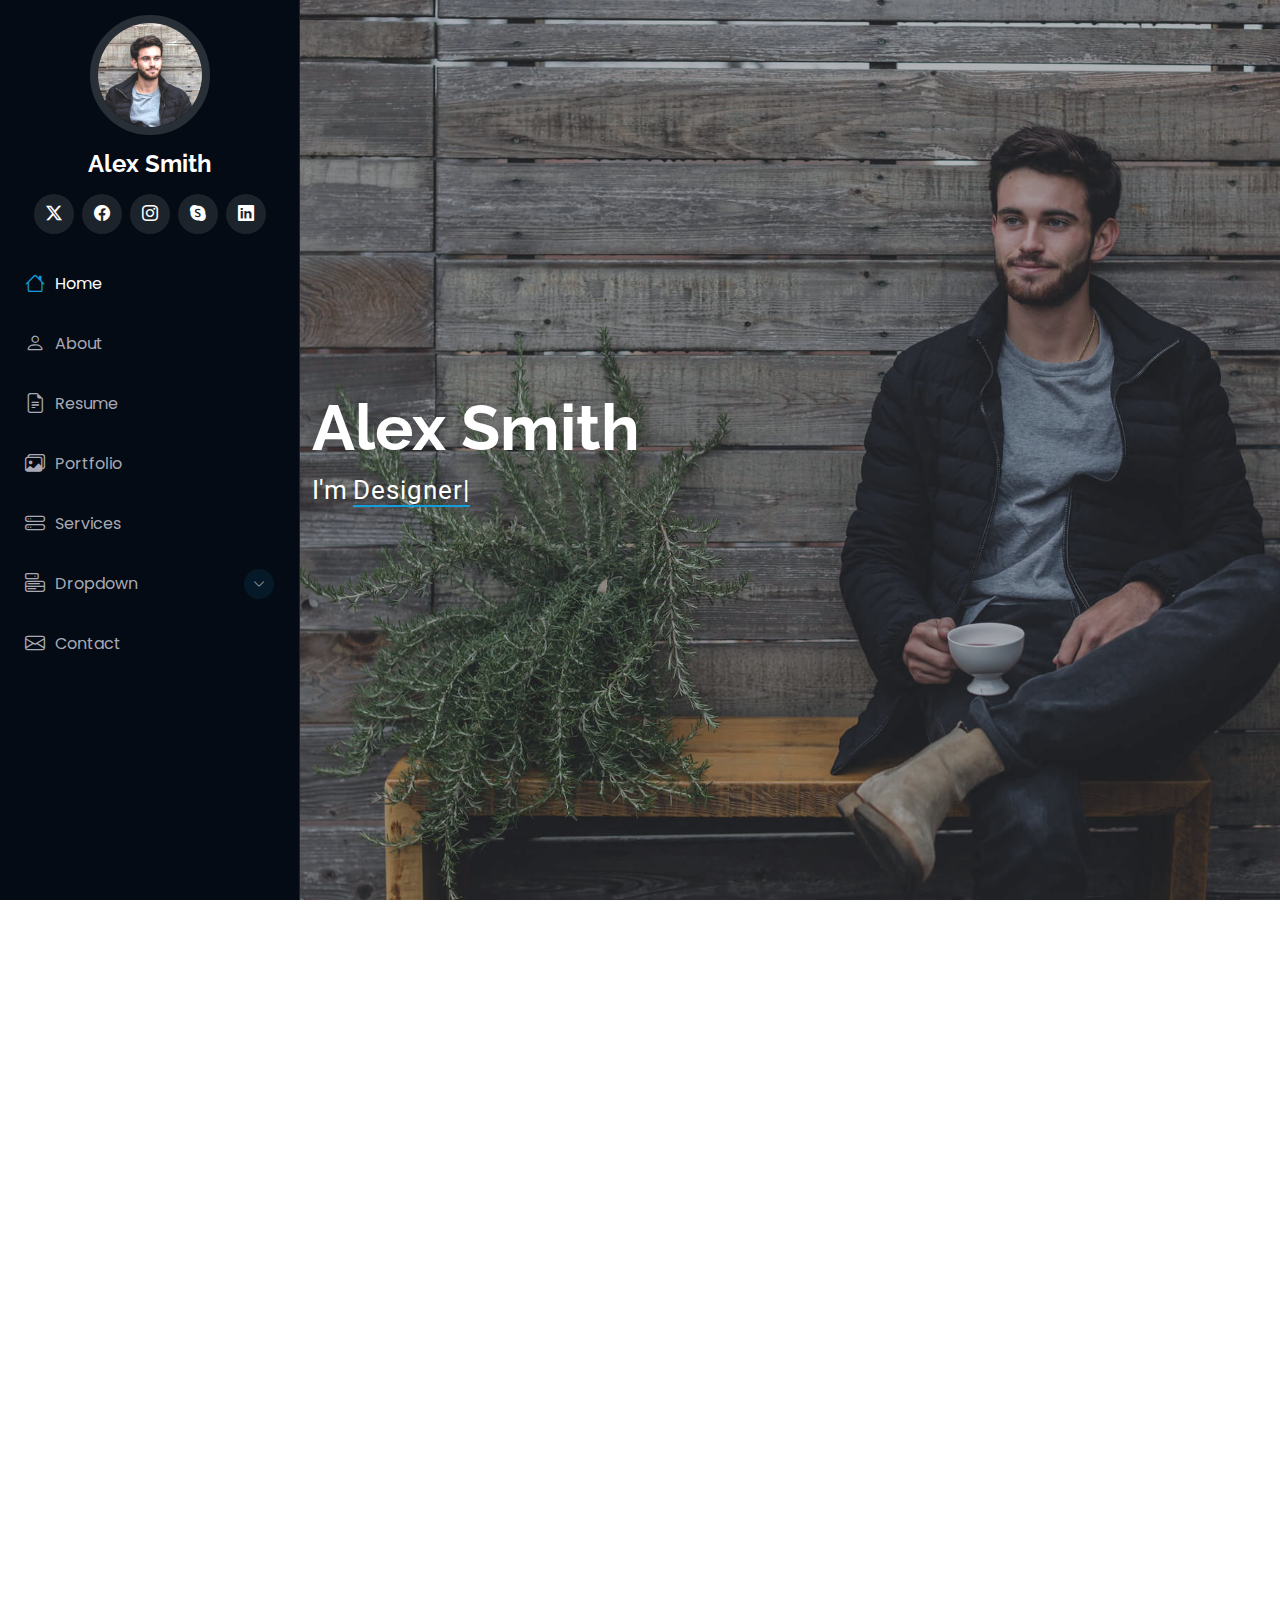
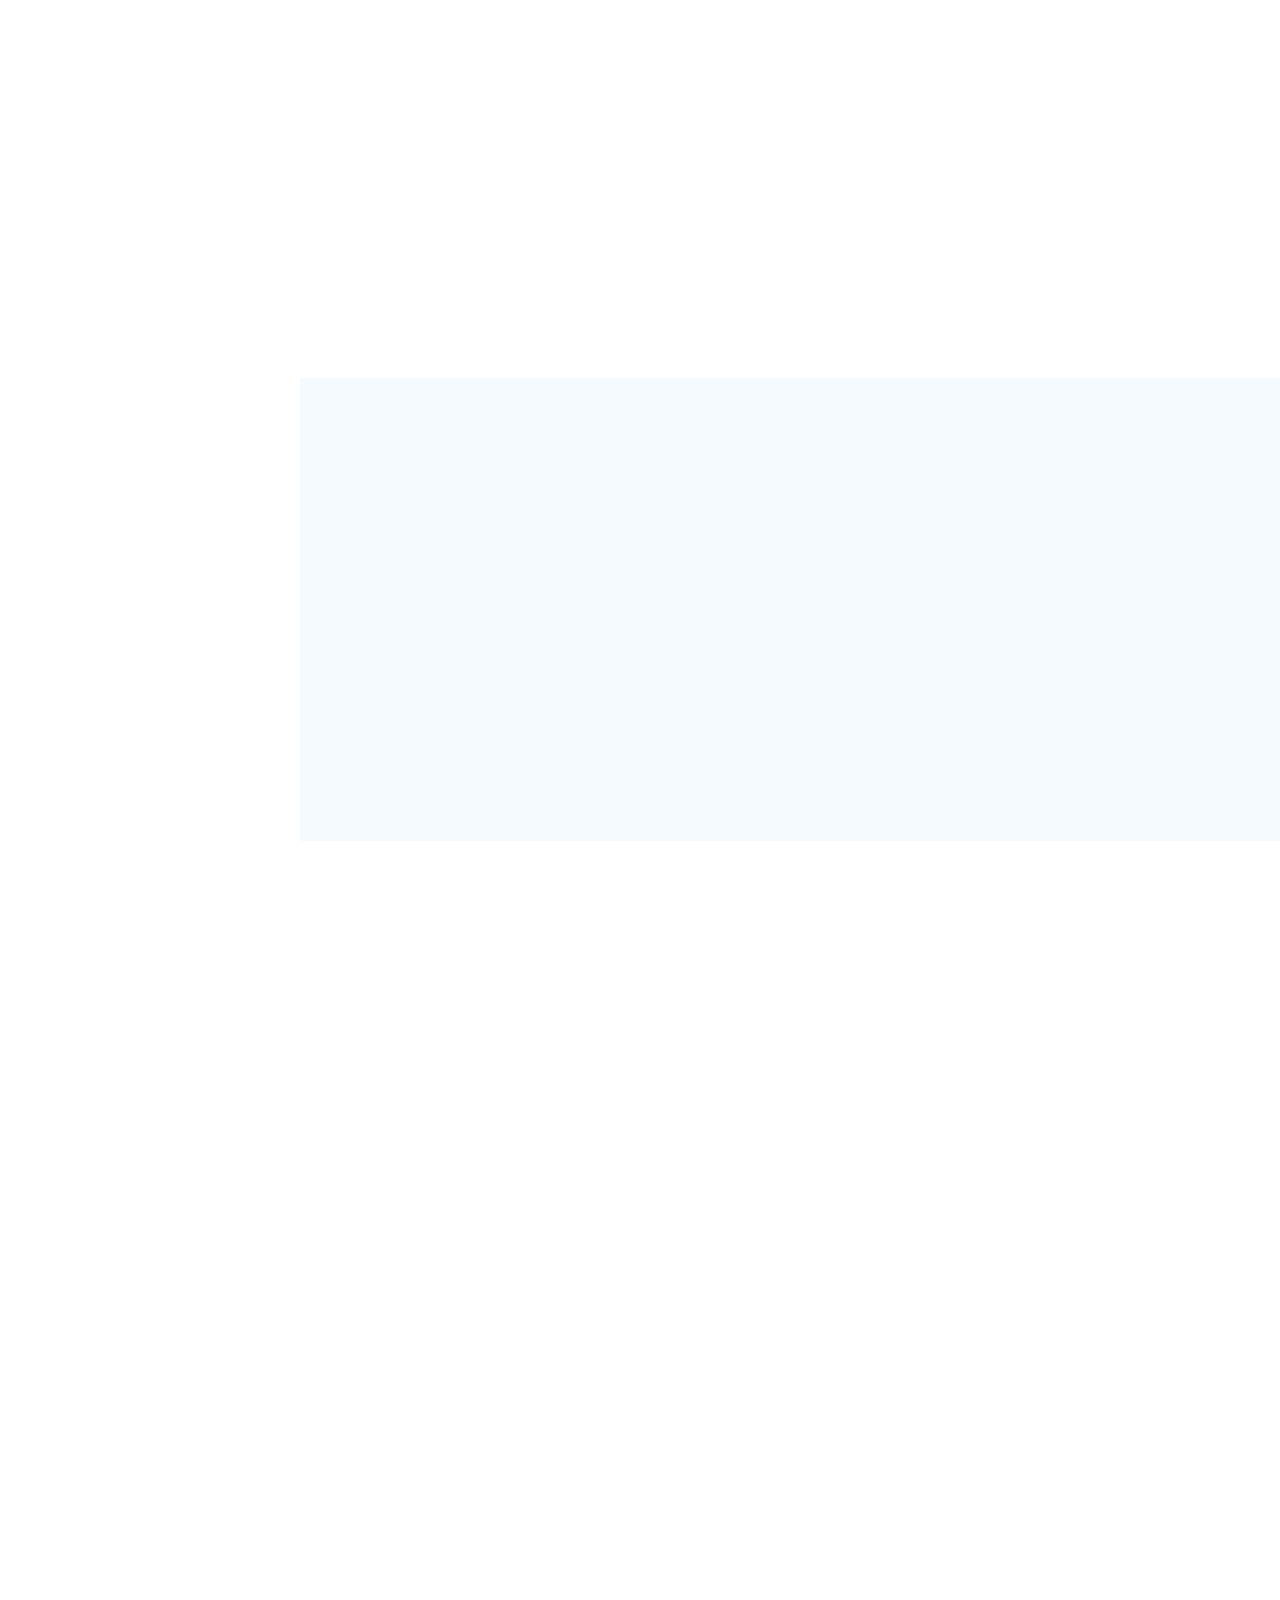
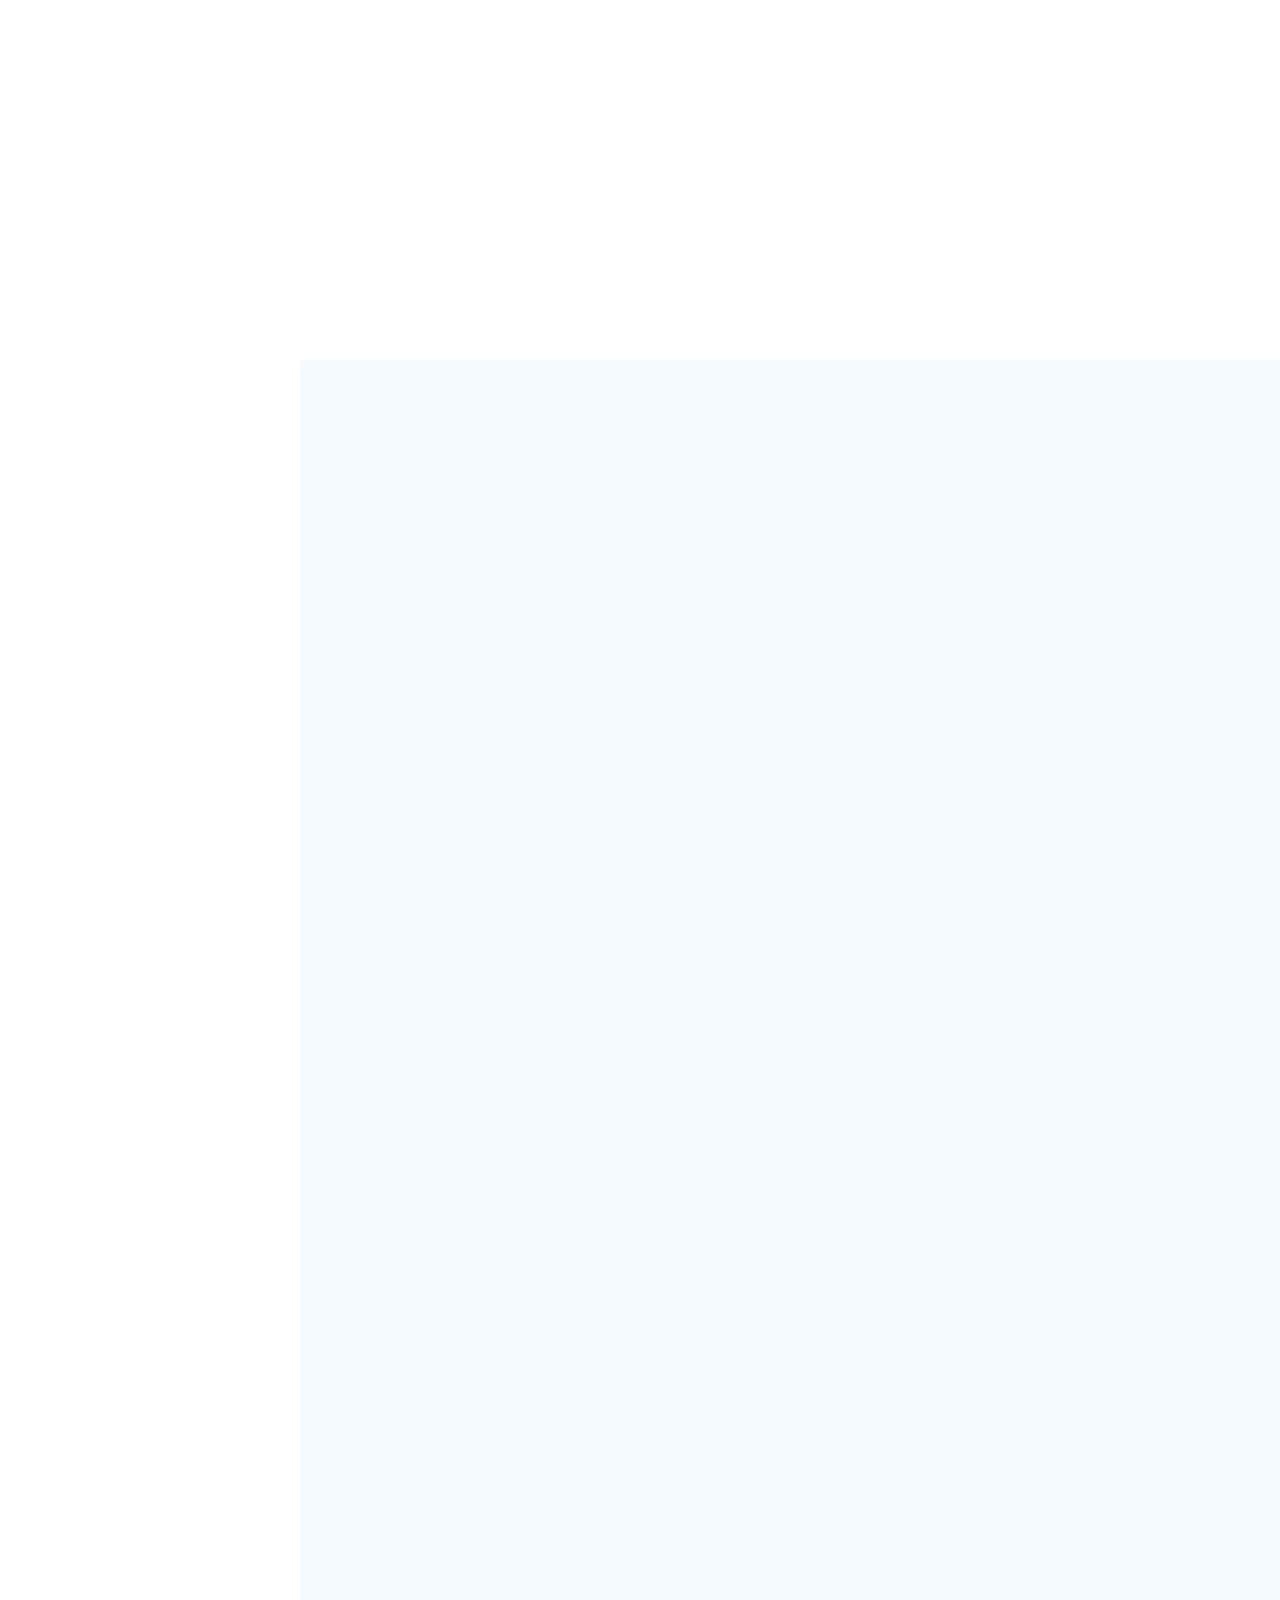
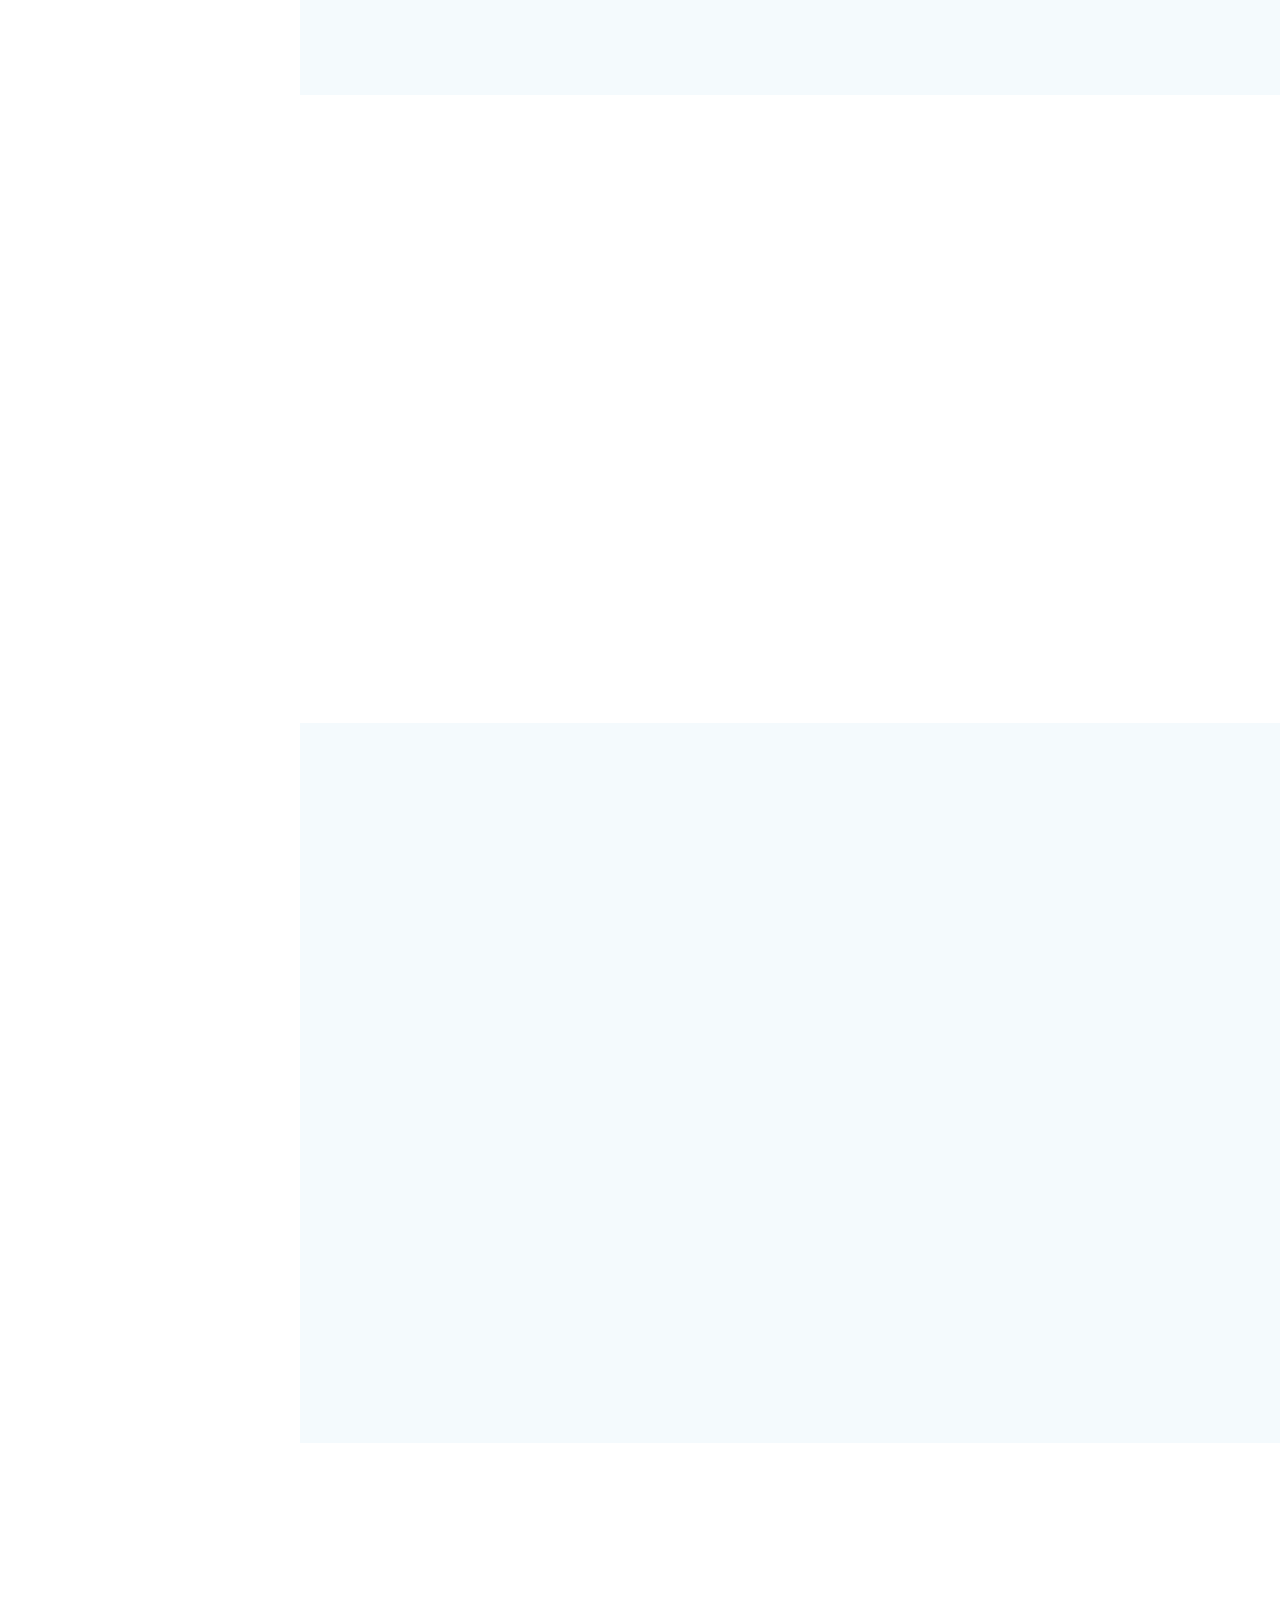
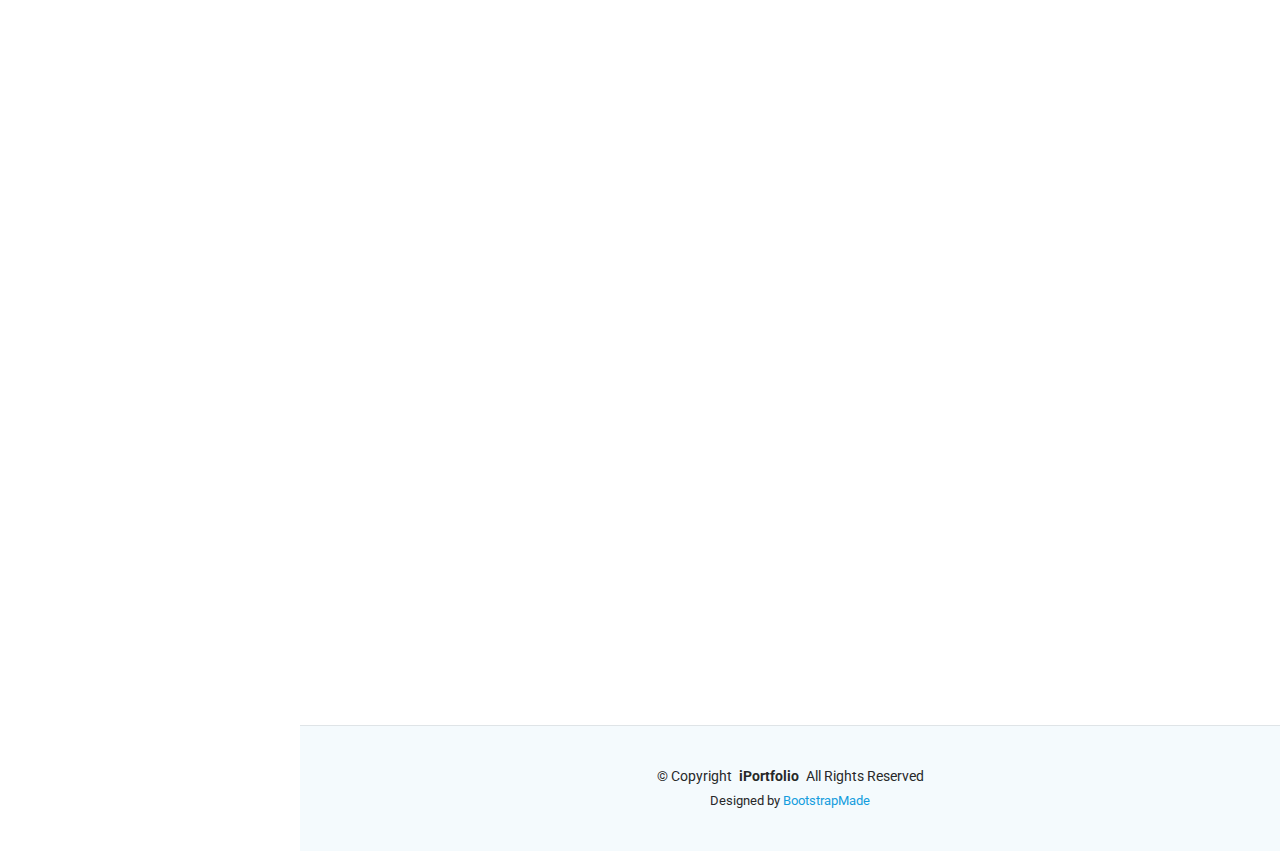
==== index.html @ c9ce21cc "." ====
<!DOCTYPE html>
<html lang="en">

<head>
  <meta charset="utf-8">
  <meta content="width=device-width, initial-scale=1.0" name="viewport">
  <title>Index - iPortfolio Bootstrap Template</title>
  <meta content="" name="description">
  <meta content="" name="keywords">

  <!-- Favicons -->
  <link href="assets/img/favicon.png" rel="icon">
  <link href="assets/img/apple-touch-icon.png" rel="apple-touch-icon">

  <!-- Fonts -->
  <link href="https://fonts.googleapis.com" rel="preconnect">
  <link href="https://fonts.gstatic.com" rel="preconnect" crossorigin>
  <link href="https://fonts.googleapis.com/css2?family=Roboto:ital,wght@0,100;0,300;0,400;0,500;0,700;0,900;1,100;1,300;1,400;1,500;1,700;1,900&family=Poppins:ital,wght@0,100;0,200;0,300;0,400;0,500;0,600;0,700;0,800;0,900;1,100;1,200;1,300;1,400;1,500;1,600;1,700;1,800;1,900&family=Raleway:ital,wght@0,100;0,200;0,300;0,400;0,500;0,600;0,700;0,800;0,900;1,100;1,200;1,300;1,400;1,500;1,600;1,700;1,800;1,900&display=swap" rel="stylesheet">

  <!-- Vendor CSS Files -->
  <link href="assets/vendor/bootstrap/css/bootstrap.min.css" rel="stylesheet">
  <link href="assets/vendor/bootstrap-icons/bootstrap-icons.css" rel="stylesheet">
  <link href="assets/vendor/aos/aos.css" rel="stylesheet">
  <link href="assets/vendor/glightbox/css/glightbox.min.css" rel="stylesheet">
  <link href="assets/vendor/swiper/swiper-bundle.min.css" rel="stylesheet">

  <!-- Main CSS File -->
  <link href="assets/css/main.css" rel="stylesheet">

  <!-- =======================================================
  * Template Name: iPortfolio
  * Template URL: https://bootstrapmade.com/iportfolio-bootstrap-portfolio-websites-template/
  * Updated: Jun 29 2024 with Bootstrap v5.3.3
  * Author: BootstrapMade.com
  * License: https://bootstrapmade.com/license/
  ======================================================== -->
</head>

<body class="index-page">

  <header id="header" class="header dark-background d-flex flex-column">
    <i class="header-toggle d-xl-none bi bi-list"></i>

    <div class="profile-img">
      <img src="assets/img/my-profile-img.jpg" alt="" class="img-fluid rounded-circle">
    </div>

    <a href="index.html" class="logo d-flex align-items-center justify-content-center">
      <!-- Uncomment the line below if you also wish to use an image logo -->
      <!-- <img src="assets/img/logo.png" alt=""> -->
      <h1 class="sitename">Alex Smith</h1>
    </a>

    <div class="social-links text-center">
      <a href="#" class="twitter"><i class="bi bi-twitter-x"></i></a>
      <a href="#" class="facebook"><i class="bi bi-facebook"></i></a>
      <a href="#" class="instagram"><i class="bi bi-instagram"></i></a>
      <a href="#" class="google-plus"><i class="bi bi-skype"></i></a>
      <a href="#" class="linkedin"><i class="bi bi-linkedin"></i></a>
    </div>

    <nav id="navmenu" class="navmenu">
      <ul>
        <li><a href="#hero" class="active"><i class="bi bi-house navicon"></i>Home</a></li>
        <li><a href="#about"><i class="bi bi-person navicon"></i> About</a></li>
        <li><a href="#resume"><i class="bi bi-file-earmark-text navicon"></i> Resume</a></li>
        <li><a href="#portfolio"><i class="bi bi-images navicon"></i> Portfolio</a></li>
        <li><a href="#services"><i class="bi bi-hdd-stack navicon"></i> Services</a></li>
        <li class="dropdown"><a href="#"><i class="bi bi-menu-button navicon"></i> <span>Dropdown</span> <i class="bi bi-chevron-down toggle-dropdown"></i></a>
          <ul>
            <li><a href="#">Dropdown 1</a></li>
            <li class="dropdown"><a href="#"><span>Deep Dropdown</span> <i class="bi bi-chevron-down toggle-dropdown"></i></a>
              <ul>
                <li><a href="#">Deep Dropdown 1</a></li>
                <li><a href="#">Deep Dropdown 2</a></li>
                <li><a href="#">Deep Dropdown 3</a></li>
                <li><a href="#">Deep Dropdown 4</a></li>
                <li><a href="#">Deep Dropdown 5</a></li>
              </ul>
            </li>
            <li><a href="#">Dropdown 2</a></li>
            <li><a href="#">Dropdown 3</a></li>
            <li><a href="#">Dropdown 4</a></li>
          </ul>
        </li>
        <li><a href="#contact"><i class="bi bi-envelope navicon"></i> Contact</a></li>
      </ul>
    </nav>

  </header>

  <main class="main">

    <!-- Hero Section -->
    <section id="hero" class="hero section dark-background">

      <img src="assets/img/hero-bg.jpg" alt="" data-aos="fade-in" class="">

      <div class="container" data-aos="fade-up" data-aos-delay="100">
        <h2>Alex Smith</h2>
        <p>I'm <span class="typed" data-typed-items="Designer, Developer, Freelancer, Photographer">Designer</span><span class="typed-cursor typed-cursor--blink" aria-hidden="true"></span><span class="typed-cursor typed-cursor--blink" aria-hidden="true"></span></p>
      </div>

    </section><!-- /Hero Section -->

    <!-- About Section -->
    <section id="about" class="about section">

      <!-- Section Title -->
      <div class="container section-title" data-aos="fade-up">
        <h2>About</h2>
        <p>Magnam dolores commodi suscipit. Necessitatibus eius consequatur ex aliquid fuga eum quidem. Sit sint consectetur velit. Quisquam quos quisquam cupiditate. Et nemo qui impedit suscipit alias ea. Quia fugiat sit in iste officiis commodi quidem hic quas.</p>
      </div><!-- End Section Title -->

      <div class="container" data-aos="fade-up" data-aos-delay="100">

        <div class="row gy-4 justify-content-center">
          <div class="col-lg-4">
            <img src="assets/img/my-profile-img.jpg" class="img-fluid" alt="">
          </div>
          <div class="col-lg-8 content">
            <h2>UI/UX Designer &amp; Web Developer.</h2>
            <p class="fst-italic py-3">
              Lorem ipsum dolor sit amet, consectetur adipiscing elit, sed do eiusmod tempor incididunt ut labore et dolore
              magna aliqua.
            </p>
            <div class="row">
              <div class="col-lg-6">
                <ul>
                  <li><i class="bi bi-chevron-right"></i> <strong>Birthday:</strong> <span>1 May 1995</span></li>
                  <li><i class="bi bi-chevron-right"></i> <strong>Website:</strong> <span>www.example.com</span></li>
                  <li><i class="bi bi-chevron-right"></i> <strong>Phone:</strong> <span>+123 456 7890</span></li>
                  <li><i class="bi bi-chevron-right"></i> <strong>City:</strong> <span>New York, USA</span></li>
                </ul>
              </div>
              <div class="col-lg-6">
                <ul>
                  <li><i class="bi bi-chevron-right"></i> <strong>Age:</strong> <span>30</span></li>
                  <li><i class="bi bi-chevron-right"></i> <strong>Degree:</strong> <span>Master</span></li>
                  <li><i class="bi bi-chevron-right"></i> <strong>Email:</strong> <span>email@example.com</span></li>
                  <li><i class="bi bi-chevron-right"></i> <strong>Freelance:</strong> <span>Available</span></li>
                </ul>
              </div>
            </div>
            <p class="py-3">
              Officiis eligendi itaque labore et dolorum mollitia officiis optio vero. Quisquam sunt adipisci omnis et ut. Nulla accusantium dolor incidunt officia tempore. Et eius omnis.
              Cupiditate ut dicta maxime officiis quidem quia. Sed et consectetur qui quia repellendus itaque neque.
            </p>
          </div>
        </div>

      </div>

    </section><!-- /About Section -->

    <!-- Stats Section -->
    <section id="stats" class="stats section">

      <div class="container" data-aos="fade-up" data-aos-delay="100">

        <div class="row gy-4">

          <div class="col-lg-3 col-md-6">
            <div class="stats-item">
              <i class="bi bi-emoji-smile"></i>
              <span data-purecounter-start="0" data-purecounter-end="232" data-purecounter-duration="1" class="purecounter"></span>
              <p><strong>Happy Clients</strong> <span>consequuntur quae</span></p>
            </div>
          </div><!-- End Stats Item -->

          <div class="col-lg-3 col-md-6">
            <div class="stats-item">
              <i class="bi bi-journal-richtext"></i>
              <span data-purecounter-start="0" data-purecounter-end="521" data-purecounter-duration="1" class="purecounter"></span>
              <p><strong>Projects</strong> <span>adipisci atque cum quia aut</span></p>
            </div>
          </div><!-- End Stats Item -->

          <div class="col-lg-3 col-md-6">
            <div class="stats-item">
              <i class="bi bi-headset"></i>
              <span data-purecounter-start="0" data-purecounter-end="1453" data-purecounter-duration="1" class="purecounter"></span>
              <p><strong>Hours Of Support</strong> <span>aut commodi quaerat</span></p>
            </div>
          </div><!-- End Stats Item -->

          <div class="col-lg-3 col-md-6">
            <div class="stats-item">
              <i class="bi bi-people"></i>
              <span data-purecounter-start="0" data-purecounter-end="32" data-purecounter-duration="1" class="purecounter"></span>
              <p><strong>Hard Workers</strong> <span>rerum asperiores dolor</span></p>
            </div>
          </div><!-- End Stats Item -->

        </div>

      </div>

    </section><!-- /Stats Section -->

    <!-- Skills Section -->
    <section id="skills" class="skills section light-background">

      <!-- Section Title -->
      <div class="container section-title" data-aos="fade-up">
        <h2>Skills</h2>
        <p>Necessitatibus eius consequatur ex aliquid fuga eum quidem sint consectetur velit</p>
      </div><!-- End Section Title -->

      <div class="container" data-aos="fade-up" data-aos-delay="100">

        <div class="row skills-content skills-animation">

          <div class="col-lg-6">

            <div class="progress">
              <span class="skill"><span>HTML</span> <i class="val">100%</i></span>
              <div class="progress-bar-wrap">
                <div class="progress-bar" role="progressbar" aria-valuenow="100" aria-valuemin="0" aria-valuemax="100"></div>
              </div>
            </div><!-- End Skills Item -->

            <div class="progress">
              <span class="skill"><span>CSS</span> <i class="val">90%</i></span>
              <div class="progress-bar-wrap">
                <div class="progress-bar" role="progressbar" aria-valuenow="90" aria-valuemin="0" aria-valuemax="100"></div>
              </div>
            </div><!-- End Skills Item -->

            <div class="progress">
              <span class="skill"><span>JavaScript</span> <i class="val">75%</i></span>
              <div class="progress-bar-wrap">
                <div class="progress-bar" role="progressbar" aria-valuenow="75" aria-valuemin="0" aria-valuemax="100"></div>
              </div>
            </div><!-- End Skills Item -->

          </div>

          <div class="col-lg-6">

            <div class="progress">
              <span class="skill"><span>PHP</span> <i class="val">80%</i></span>
              <div class="progress-bar-wrap">
                <div class="progress-bar" role="progressbar" aria-valuenow="80" aria-valuemin="0" aria-valuemax="100"></div>
              </div>
            </div><!-- End Skills Item -->

            <div class="progress">
              <span class="skill"><span>WordPress/CMS</span> <i class="val">90%</i></span>
              <div class="progress-bar-wrap">
                <div class="progress-bar" role="progressbar" aria-valuenow="90" aria-valuemin="0" aria-valuemax="100"></div>
              </div>
            </div><!-- End Skills Item -->

            <div class="progress">
              <span class="skill"><span>Photoshop</span> <i class="val">55%</i></span>
              <div class="progress-bar-wrap">
                <div class="progress-bar" role="progressbar" aria-valuenow="55" aria-valuemin="0" aria-valuemax="100"></div>
              </div>
            </div><!-- End Skills Item -->

          </div>

        </div>

      </div>

    </section><!-- /Skills Section -->

    <!-- Resume Section -->
    <section id="resume" class="resume section">

      <!-- Section Title -->
      <div class="container section-title" data-aos="fade-up">
        <h2>Resume</h2>
        <p>Magnam dolores commodi suscipit. Necessitatibus eius consequatur ex aliquid fuga eum quidem. Sit sint consectetur velit. Quisquam quos quisquam cupiditate. Et nemo qui impedit suscipit alias ea. Quia fugiat sit in iste officiis commodi quidem hic quas.</p>
      </div><!-- End Section Title -->

      <div class="container">

        <div class="row">

          <div class="col-lg-6" data-aos="fade-up" data-aos-delay="100">
            <h3 class="resume-title">Sumary</h3>

            <div class="resume-item pb-0">
              <h4>Brandon Johnson</h4>
              <p><em>Innovative and deadline-driven Graphic Designer with 3+ years of experience designing and developing user-centered digital/print marketing material from initial concept to final, polished deliverable.</em></p>
              <ul>
                <li>Portland par 127,Orlando, FL</li>
                <li>(123) 456-7891</li>
                <li>alice.barkley@example.com</li>
              </ul>
            </div><!-- Edn Resume Item -->

            <h3 class="resume-title">Education</h3>
            <div class="resume-item">
              <h4>Master of Fine Arts &amp; Graphic Design</h4>
              <h5>2015 - 2016</h5>
              <p><em>Rochester Institute of Technology, Rochester, NY</em></p>
              <p>Qui deserunt veniam. Et sed aliquam labore tempore sed quisquam iusto autem sit. Ea vero voluptatum qui ut dignissimos deleniti nerada porti sand markend</p>
            </div><!-- Edn Resume Item -->

            <div class="resume-item">
              <h4>Bachelor of Fine Arts &amp; Graphic Design</h4>
              <h5>2010 - 2014</h5>
              <p><em>Rochester Institute of Technology, Rochester, NY</em></p>
              <p>Quia nobis sequi est occaecati aut. Repudiandae et iusto quae reiciendis et quis Eius vel ratione eius unde vitae rerum voluptates asperiores voluptatem Earum molestiae consequatur neque etlon sader mart dila</p>
            </div><!-- Edn Resume Item -->

          </div>

          <div class="col-lg-6" data-aos="fade-up" data-aos-delay="200">
            <h3 class="resume-title">Professional Experience</h3>
            <div class="resume-item">
              <h4>Senior graphic design specialist</h4>
              <h5>2019 - Present</h5>
              <p><em>Experion, New York, NY </em></p>
              <ul>
                <li>Lead in the design, development, and implementation of the graphic, layout, and production communication materials</li>
                <li>Delegate tasks to the 7 members of the design team and provide counsel on all aspects of the project. </li>
                <li>Supervise the assessment of all graphic materials in order to ensure quality and accuracy of the design</li>
                <li>Oversee the efficient use of production project budgets ranging from $2,000 - $25,000</li>
              </ul>
            </div><!-- Edn Resume Item -->

            <div class="resume-item">
              <h4>Graphic design specialist</h4>
              <h5>2017 - 2018</h5>
              <p><em>Stepping Stone Advertising, New York, NY</em></p>
              <ul>
                <li>Developed numerous marketing programs (logos, brochures,infographics, presentations, and advertisements).</li>
                <li>Managed up to 5 projects or tasks at a given time while under pressure</li>
                <li>Recommended and consulted with clients on the most appropriate graphic design</li>
                <li>Created 4+ design presentations and proposals a month for clients and account managers</li>
              </ul>
            </div><!-- Edn Resume Item -->

          </div>

        </div>

      </div>

    </section><!-- /Resume Section -->

    <!-- Portfolio Section -->
    <section id="portfolio" class="portfolio section light-background">

      <!-- Section Title -->
      <div class="container section-title" data-aos="fade-up">
        <h2>Portfolio</h2>
        <p>Magnam dolores commodi suscipit. Necessitatibus eius consequatur ex aliquid fuga eum quidem. Sit sint consectetur velit. Quisquam quos quisquam cupiditate. Et nemo qui impedit suscipit alias ea. Quia fugiat sit in iste officiis commodi quidem hic quas.</p>
      </div><!-- End Section Title -->

      <div class="container">

        <div class="isotope-layout" data-default-filter="*" data-layout="masonry" data-sort="original-order">

          <ul class="portfolio-filters isotope-filters" data-aos="fade-up" data-aos-delay="100">
            <li data-filter="*" class="filter-active">All</li>
            <li data-filter=".filter-app">App</li>
            <li data-filter=".filter-product">Product</li>
            <li data-filter=".filter-branding">Branding</li>
            <li data-filter=".filter-books">Books</li>
          </ul><!-- End Portfolio Filters -->

          <div class="row gy-4 isotope-container" data-aos="fade-up" data-aos-delay="200">

            <div class="col-lg-4 col-md-6 portfolio-item isotope-item filter-app">
              <div class="portfolio-content h-100">
                <img src="assets/img/portfolio/app-1.jpg" class="img-fluid" alt="">
                <div class="portfolio-info">
                  <h4>App 1</h4>
                  <p>Lorem ipsum, dolor sit amet consectetur</p>
                  <a href="assets/img/portfolio/app-1.jpg" title="App 1" data-gallery="portfolio-gallery-app" class="glightbox preview-link"><i class="bi bi-zoom-in"></i></a>
                  <a href="portfolio-details.html" title="More Details" class="details-link"><i class="bi bi-link-45deg"></i></a>
                </div>
              </div>
            </div><!-- End Portfolio Item -->

            <div class="col-lg-4 col-md-6 portfolio-item isotope-item filter-product">
              <div class="portfolio-content h-100">
                <img src="assets/img/portfolio/product-1.jpg" class="img-fluid" alt="">
                <div class="portfolio-info">
                  <h4>Product 1</h4>
                  <p>Lorem ipsum, dolor sit amet consectetur</p>
                  <a href="assets/img/portfolio/product-1.jpg" title="Product 1" data-gallery="portfolio-gallery-product" class="glightbox preview-link"><i class="bi bi-zoom-in"></i></a>
                  <a href="portfolio-details.html" title="More Details" class="details-link"><i class="bi bi-link-45deg"></i></a>
                </div>
              </div>
            </div><!-- End Portfolio Item -->

            <div class="col-lg-4 col-md-6 portfolio-item isotope-item filter-branding">
              <div class="portfolio-content h-100">
                <img src="assets/img/portfolio/branding-1.jpg" class="img-fluid" alt="">
                <div class="portfolio-info">
                  <h4>Branding 1</h4>
                  <p>Lorem ipsum, dolor sit amet consectetur</p>
                  <a href="assets/img/portfolio/branding-1.jpg" title="Branding 1" data-gallery="portfolio-gallery-branding" class="glightbox preview-link"><i class="bi bi-zoom-in"></i></a>
                  <a href="portfolio-details.html" title="More Details" class="details-link"><i class="bi bi-link-45deg"></i></a>
                </div>
              </div>
            </div><!-- End Portfolio Item -->

            <div class="col-lg-4 col-md-6 portfolio-item isotope-item filter-books">
              <div class="portfolio-content h-100">
                <img src="assets/img/portfolio/books-1.jpg" class="img-fluid" alt="">
                <div class="portfolio-info">
                  <h4>Books 1</h4>
                  <p>Lorem ipsum, dolor sit amet consectetur</p>
                  <a href="assets/img/portfolio/books-1.jpg" title="Branding 1" data-gallery="portfolio-gallery-book" class="glightbox preview-link"><i class="bi bi-zoom-in"></i></a>
                  <a href="portfolio-details.html" title="More Details" class="details-link"><i class="bi bi-link-45deg"></i></a>
                </div>
              </div>
            </div><!-- End Portfolio Item -->

            <div class="col-lg-4 col-md-6 portfolio-item isotope-item filter-app">
              <div class="portfolio-content h-100">
                <img src="assets/img/portfolio/app-2.jpg" class="img-fluid" alt="">
                <div class="portfolio-info">
                  <h4>App 2</h4>
                  <p>Lorem ipsum, dolor sit amet consectetur</p>
                  <a href="assets/img/portfolio/app-2.jpg" title="App 2" data-gallery="portfolio-gallery-app" class="glightbox preview-link"><i class="bi bi-zoom-in"></i></a>
                  <a href="portfolio-details.html" title="More Details" class="details-link"><i class="bi bi-link-45deg"></i></a>
                </div>
              </div>
            </div><!-- End Portfolio Item -->

            <div class="col-lg-4 col-md-6 portfolio-item isotope-item filter-product">
              <div class="portfolio-content h-100">
                <img src="assets/img/portfolio/product-2.jpg" class="img-fluid" alt="">
                <div class="portfolio-info">
                  <h4>Product 2</h4>
                  <p>Lorem ipsum, dolor sit amet consectetur</p>
                  <a href="assets/img/portfolio/product-2.jpg" title="Product 2" data-gallery="portfolio-gallery-product" class="glightbox preview-link"><i class="bi bi-zoom-in"></i></a>
                  <a href="portfolio-details.html" title="More Details" class="details-link"><i class="bi bi-link-45deg"></i></a>
                </div>
              </div>
            </div><!-- End Portfolio Item -->

            <div class="col-lg-4 col-md-6 portfolio-item isotope-item filter-branding">
              <div class="portfolio-content h-100">
                <img src="assets/img/portfolio/branding-2.jpg" class="img-fluid" alt="">
                <div class="portfolio-info">
                  <h4>Branding 2</h4>
                  <p>Lorem ipsum, dolor sit amet consectetur</p>
                  <a href="assets/img/portfolio/branding-2.jpg" title="Branding 2" data-gallery="portfolio-gallery-branding" class="glightbox preview-link"><i class="bi bi-zoom-in"></i></a>
                  <a href="portfolio-details.html" title="More Details" class="details-link"><i class="bi bi-link-45deg"></i></a>
                </div>
              </div>
            </div><!-- End Portfolio Item -->

            <div class="col-lg-4 col-md-6 portfolio-item isotope-item filter-books">
              <div class="portfolio-content h-100">
                <img src="assets/img/portfolio/books-2.jpg" class="img-fluid" alt="">
                <div class="portfolio-info">
                  <h4>Books 2</h4>
                  <p>Lorem ipsum, dolor sit amet consectetur</p>
                  <a href="assets/img/portfolio/books-2.jpg" title="Branding 2" data-gallery="portfolio-gallery-book" class="glightbox preview-link"><i class="bi bi-zoom-in"></i></a>
                  <a href="portfolio-details.html" title="More Details" class="details-link"><i class="bi bi-link-45deg"></i></a>
                </div>
              </div>
            </div><!-- End Portfolio Item -->

            <div class="col-lg-4 col-md-6 portfolio-item isotope-item filter-app">
              <div class="portfolio-content h-100">
                <img src="assets/img/portfolio/app-3.jpg" class="img-fluid" alt="">
                <div class="portfolio-info">
                  <h4>App 3</h4>
                  <p>Lorem ipsum, dolor sit amet consectetur</p>
                  <a href="assets/img/portfolio/app-3.jpg" title="App 3" data-gallery="portfolio-gallery-app" class="glightbox preview-link"><i class="bi bi-zoom-in"></i></a>
                  <a href="portfolio-details.html" title="More Details" class="details-link"><i class="bi bi-link-45deg"></i></a>
                </div>
              </div>
            </div><!-- End Portfolio Item -->

            <div class="col-lg-4 col-md-6 portfolio-item isotope-item filter-product">
              <div class="portfolio-content h-100">
                <img src="assets/img/portfolio/product-3.jpg" class="img-fluid" alt="">
                <div class="portfolio-info">
                  <h4>Product 3</h4>
                  <p>Lorem ipsum, dolor sit amet consectetur</p>
                  <a href="assets/img/portfolio/product-3.jpg" title="Product 3" data-gallery="portfolio-gallery-product" class="glightbox preview-link"><i class="bi bi-zoom-in"></i></a>
                  <a href="portfolio-details.html" title="More Details" class="details-link"><i class="bi bi-link-45deg"></i></a>
                </div>
              </div>
            </div><!-- End Portfolio Item -->

            <div class="col-lg-4 col-md-6 portfolio-item isotope-item filter-branding">
              <div class="portfolio-content h-100">
                <img src="assets/img/portfolio/branding-3.jpg" class="img-fluid" alt="">
                <div class="portfolio-info">
                  <h4>Branding 3</h4>
                  <p>Lorem ipsum, dolor sit amet consectetur</p>
                  <a href="assets/img/portfolio/branding-3.jpg" title="Branding 2" data-gallery="portfolio-gallery-branding" class="glightbox preview-link"><i class="bi bi-zoom-in"></i></a>
                  <a href="portfolio-details.html" title="More Details" class="details-link"><i class="bi bi-link-45deg"></i></a>
                </div>
              </div>
            </div><!-- End Portfolio Item -->

            <div class="col-lg-4 col-md-6 portfolio-item isotope-item filter-books">
              <div class="portfolio-content h-100">
                <img src="assets/img/portfolio/books-3.jpg" class="img-fluid" alt="">
                <div class="portfolio-info">
                  <h4>Books 3</h4>
                  <p>Lorem ipsum, dolor sit amet consectetur</p>
                  <a href="assets/img/portfolio/books-3.jpg" title="Branding 3" data-gallery="portfolio-gallery-book" class="glightbox preview-link"><i class="bi bi-zoom-in"></i></a>
                  <a href="portfolio-details.html" title="More Details" class="details-link"><i class="bi bi-link-45deg"></i></a>
                </div>
              </div>
            </div><!-- End Portfolio Item -->

          </div><!-- End Portfolio Container -->

        </div>

      </div>

    </section><!-- /Portfolio Section -->

    <!-- Services Section -->
    <section id="services" class="services section">

      <!-- Section Title -->
      <div class="container section-title" data-aos="fade-up">
        <h2>Services</h2>
        <p>Magnam dolores commodi suscipit. Necessitatibus eius consequatur ex aliquid fuga eum quidem. Sit sint consectetur velit. Quisquam quos quisquam cupiditate. Et nemo qui impedit suscipit alias ea. Quia fugiat sit in iste officiis commodi quidem hic quas.</p>
      </div><!-- End Section Title -->

      <div class="container">

        <div class="row gy-4">

          <div class="col-lg-4 col-md-6 service-item d-flex" data-aos="fade-up" data-aos-delay="100">
            <div class="icon flex-shrink-0"><i class="bi bi-briefcase"></i></div>
            <div>
              <h4 class="title"><a href="service-details.html" class="stretched-link">Lorem Ipsum</a></h4>
              <p class="description">Voluptatum deleniti atque corrupti quos dolores et quas molestias excepturi sint occaecati cupiditate non provident</p>
            </div>
          </div>
          <!-- End Service Item -->

          <div class="col-lg-4 col-md-6 service-item d-flex" data-aos="fade-up" data-aos-delay="200">
            <div class="icon flex-shrink-0"><i class="bi bi-card-checklist"></i></div>
            <div>
              <h4 class="title"><a href="service-details.html" class="stretched-link">Dolor Sitema</a></h4>
              <p class="description">Minim veniam, quis nostrud exercitation ullamco laboris nisi ut aliquip ex ea commodo consequat tarad limino ata</p>
            </div>
          </div><!-- End Service Item -->

          <div class="col-lg-4 col-md-6 service-item d-flex" data-aos="fade-up" data-aos-delay="300">
            <div class="icon flex-shrink-0"><i class="bi bi-bar-chart"></i></div>
            <div>
              <h4 class="title"><a href="service-details.html" class="stretched-link">Sed ut perspiciatis</a></h4>
              <p class="description">Duis aute irure dolor in reprehenderit in voluptate velit esse cillum dolore eu fugiat nulla pariatur</p>
            </div>
          </div><!-- End Service Item -->

          <div class="col-lg-4 col-md-6 service-item d-flex" data-aos="fade-up" data-aos-delay="400">
            <div class="icon flex-shrink-0"><i class="bi bi-binoculars"></i></div>
            <div>
              <h4 class="title"><a href="service-details.html" class="stretched-link">Magni Dolores</a></h4>
              <p class="description">Excepteur sint occaecat cupidatat non proident, sunt in culpa qui officia deserunt mollit anim id est laborum</p>
            </div>
          </div><!-- End Service Item -->

          <div class="col-lg-4 col-md-6 service-item d-flex" data-aos="fade-up" data-aos-delay="500">
            <div class="icon flex-shrink-0"><i class="bi bi-brightness-high"></i></div>
            <div>
              <h4 class="title"><a href="service-details.html" class="stretched-link">Nemo Enim</a></h4>
              <p class="description">At vero eos et accusamus et iusto odio dignissimos ducimus qui blanditiis praesentium voluptatum deleniti atque</p>
            </div>
          </div><!-- End Service Item -->

          <div class="col-lg-4 col-md-6 service-item d-flex" data-aos="fade-up" data-aos-delay="600">
            <div class="icon flex-shrink-0"><i class="bi bi-calendar4-week"></i></div>
            <div>
              <h4 class="title"><a href="service-details.html" class="stretched-link">Eiusmod Tempor</a></h4>
              <p class="description">Et harum quidem rerum facilis est et expedita distinctio. Nam libero tempore, cum soluta nobis est eligendi</p>
            </div>
          </div><!-- End Service Item -->

        </div>

      </div>

    </section><!-- /Services Section -->

    <!-- Testimonials Section -->
    <section id="testimonials" class="testimonials section light-background">

      <!-- Section Title -->
      <div class="container section-title" data-aos="fade-up">
        <h2>Testimonials</h2>
        <p>Necessitatibus eius consequatur ex aliquid fuga eum quidem sint consectetur velit</p>
      </div><!-- End Section Title -->

      <div class="container" data-aos="fade-up" data-aos-delay="100">

        <div class="swiper init-swiper">
          <script type="application/json" class="swiper-config">
            {
              "loop": true,
              "speed": 600,
              "autoplay": {
                "delay": 5000
              },
              "slidesPerView": "auto",
              "pagination": {
                "el": ".swiper-pagination",
                "type": "bullets",
                "clickable": true
              },
              "breakpoints": {
                "320": {
                  "slidesPerView": 1,
                  "spaceBetween": 40
                },
                "1200": {
                  "slidesPerView": 3,
                  "spaceBetween": 1
                }
              }
            }
          </script>
          <div class="swiper-wrapper">

            <div class="swiper-slide">
              <div class="testimonial-item">
                <p>
                  <i class="bi bi-quote quote-icon-left"></i>
                  <span>Proin iaculis purus consequat sem cure digni ssim donec porttitora entum suscipit rhoncus. Accusantium quam, ultricies eget id, aliquam eget nibh et. Maecen aliquam, risus at semper.</span>
                  <i class="bi bi-quote quote-icon-right"></i>
                </p>
                <img src="assets/img/testimonials/testimonials-1.jpg" class="testimonial-img" alt="">
                <h3>Saul Goodman</h3>
                <h4>Ceo &amp; Founder</h4>
              </div>
            </div><!-- End testimonial item -->

            <div class="swiper-slide">
              <div class="testimonial-item">
                <p>
                  <i class="bi bi-quote quote-icon-left"></i>
                  <span>Export tempor illum tamen malis malis eram quae irure esse labore quem cillum quid malis quorum velit fore eram velit sunt aliqua noster fugiat irure amet legam anim culpa.</span>
                  <i class="bi bi-quote quote-icon-right"></i>
                </p>
                <img src="assets/img/testimonials/testimonials-2.jpg" class="testimonial-img" alt="">
                <h3>Sara Wilsson</h3>
                <h4>Designer</h4>
              </div>
            </div><!-- End testimonial item -->

            <div class="swiper-slide">
              <div class="testimonial-item">
                <p>
                  <i class="bi bi-quote quote-icon-left"></i>
                  <span>Enim nisi quem export duis labore cillum quae magna enim sint quorum nulla quem veniam duis minim tempor labore quem eram duis noster aute amet eram fore quis sint minim.</span>
                  <i class="bi bi-quote quote-icon-right"></i>
                </p>
                <img src="assets/img/testimonials/testimonials-3.jpg" class="testimonial-img" alt="">
                <h3>Jena Karlis</h3>
                <h4>Store Owner</h4>
              </div>
            </div><!-- End testimonial item -->

            <div class="swiper-slide">
              <div class="testimonial-item">
                <p>
                  <i class="bi bi-quote quote-icon-left"></i>
                  <span>Fugiat enim eram quae cillum dolore dolor amet nulla culpa multos export minim fugiat dolor enim duis veniam ipsum anim magna sunt elit fore quem dolore labore illum veniam.</span>
                  <i class="bi bi-quote quote-icon-right"></i>
                </p>
                <img src="assets/img/testimonials/testimonials-4.jpg" class="testimonial-img" alt="">
                <h3>Matt Brandon</h3>
                <h4>Freelancer</h4>
              </div>
            </div><!-- End testimonial item -->

            <div class="swiper-slide">
              <div class="testimonial-item">
                <p>
                  <i class="bi bi-quote quote-icon-left"></i>
                  <span>Quis quorum aliqua sint quem legam fore sunt eram irure aliqua veniam tempor noster veniam sunt culpa nulla illum cillum fugiat legam esse veniam culpa fore nisi cillum quid.</span>
                  <i class="bi bi-quote quote-icon-right"></i>
                </p>
                <img src="assets/img/testimonials/testimonials-5.jpg" class="testimonial-img" alt="">
                <h3>John Larson</h3>
                <h4>Entrepreneur</h4>
              </div>
            </div><!-- End testimonial item -->

          </div>
          <div class="swiper-pagination"></div>
        </div>

      </div>

    </section><!-- /Testimonials Section -->

    <!-- Contact Section -->
    <section id="contact" class="contact section">

      <!-- Section Title -->
      <div class="container section-title" data-aos="fade-up">
        <h2>Contact</h2>
        <p>Necessitatibus eius consequatur ex aliquid fuga eum quidem sint consectetur velit</p>
      </div><!-- End Section Title -->

      <div class="container" data-aos="fade-up" data-aos-delay="100">

        <div class="row gy-4">

          <div class="col-lg-5">

            <div class="info-wrap">
              <div class="info-item d-flex" data-aos="fade-up" data-aos-delay="200">
                <i class="bi bi-geo-alt flex-shrink-0"></i>
                <div>
                  <h3>Address</h3>
                  <p>A108 Adam Street, New York, NY 535022</p>
                </div>
              </div><!-- End Info Item -->

              <div class="info-item d-flex" data-aos="fade-up" data-aos-delay="300">
                <i class="bi bi-telephone flex-shrink-0"></i>
                <div>
                  <h3>Call Us</h3>
                  <p>+1 5589 55488 55</p>
                </div>
              </div><!-- End Info Item -->

              <div class="info-item d-flex" data-aos="fade-up" data-aos-delay="400">
                <i class="bi bi-envelope flex-shrink-0"></i>
                <div>
                  <h3>Email Us</h3>
                  <p>info@example.com</p>
                </div>
              </div><!-- End Info Item -->

              <iframe src="https://www.google.com/maps/embed?pb=!1m14!1m8!1m3!1d48389.78314118045!2d-74.006138!3d40.710059!3m2!1i1024!2i768!4f13.1!3m3!1m2!1s0x89c25a22a3bda30d%3A0xb89d1fe6bc499443!2sDowntown%20Conference%20Center!5e0!3m2!1sen!2sus!4v1676961268712!5m2!1sen!2sus" frameborder="0" style="border:0; width: 100%; height: 270px;" allowfullscreen="" loading="lazy" referrerpolicy="no-referrer-when-downgrade"></iframe>
            </div>
          </div>

          <div class="col-lg-7">
            <form action="forms/contact.php" method="post" class="php-email-form" data-aos="fade-up" data-aos-delay="200">
              <div class="row gy-4">

                <div class="col-md-6">
                  <label for="name-field" class="pb-2">Your Name</label>
                  <input type="text" name="name" id="name-field" class="form-control" required="">
                </div>

                <div class="col-md-6">
                  <label for="email-field" class="pb-2">Your Email</label>
                  <input type="email" class="form-control" name="email" id="email-field" required="">
                </div>

                <div class="col-md-12">
                  <label for="subject-field" class="pb-2">Subject</label>
                  <input type="text" class="form-control" name="subject" id="subject-field" required="">
                </div>

                <div class="col-md-12">
                  <label for="message-field" class="pb-2">Message</label>
                  <textarea class="form-control" name="message" rows="10" id="message-field" required=""></textarea>
                </div>

                <div class="col-md-12 text-center">
                  <div class="loading">Loading</div>
                  <div class="error-message"></div>
                  <div class="sent-message">Your message has been sent. Thank you!</div>

                  <button type="submit">Send Message</button>
                </div>

              </div>
            </form>
          </div><!-- End Contact Form -->

        </div>

      </div>

    </section><!-- /Contact Section -->

  </main>

  <footer id="footer" class="footer position-relative light-background">

    <div class="container">
      <div class="copyright text-center ">
        <p>© <span>Copyright</span> <strong class="px-1 sitename">iPortfolio</strong> <span>All Rights Reserved</span></p>
      </div>
      <div class="credits">
        <!-- All the links in the footer should remain intact. -->
        <!-- You can delete the links only if you've purchased the pro version. -->
        <!-- Licensing information: https://bootstrapmade.com/license/ -->
        <!-- Purchase the pro version with working PHP/AJAX contact form: [buy-url] -->
        Designed by <a href="https://bootstrapmade.com/">BootstrapMade</a>
      </div>
    </div>

  </footer>

  <!-- Scroll Top -->
  <a href="#" id="scroll-top" class="scroll-top d-flex align-items-center justify-content-center"><i class="bi bi-arrow-up-short"></i></a>

  <!-- Preloader -->
  <div id="preloader"></div>

  <!-- Vendor JS Files -->
  <script src="assets/vendor/bootstrap/js/bootstrap.bundle.min.js"></script>
  <script src="assets/vendor/php-email-form/validate.js"></script>
  <script src="assets/vendor/aos/aos.js"></script>
  <script src="assets/vendor/typed.js/typed.umd.js"></script>
  <script src="assets/vendor/purecounter/purecounter_vanilla.js"></script>
  <script src="assets/vendor/waypoints/noframework.waypoints.js"></script>
  <script src="assets/vendor/glightbox/js/glightbox.min.js"></script>
  <script src="assets/vendor/imagesloaded/imagesloaded.pkgd.min.js"></script>
  <script src="assets/vendor/isotope-layout/isotope.pkgd.min.js"></script>
  <script src="assets/vendor/swiper/swiper-bundle.min.js"></script>

  <!-- Main JS File -->
  <script src="assets/js/main.js"></script>

</body>

</html>
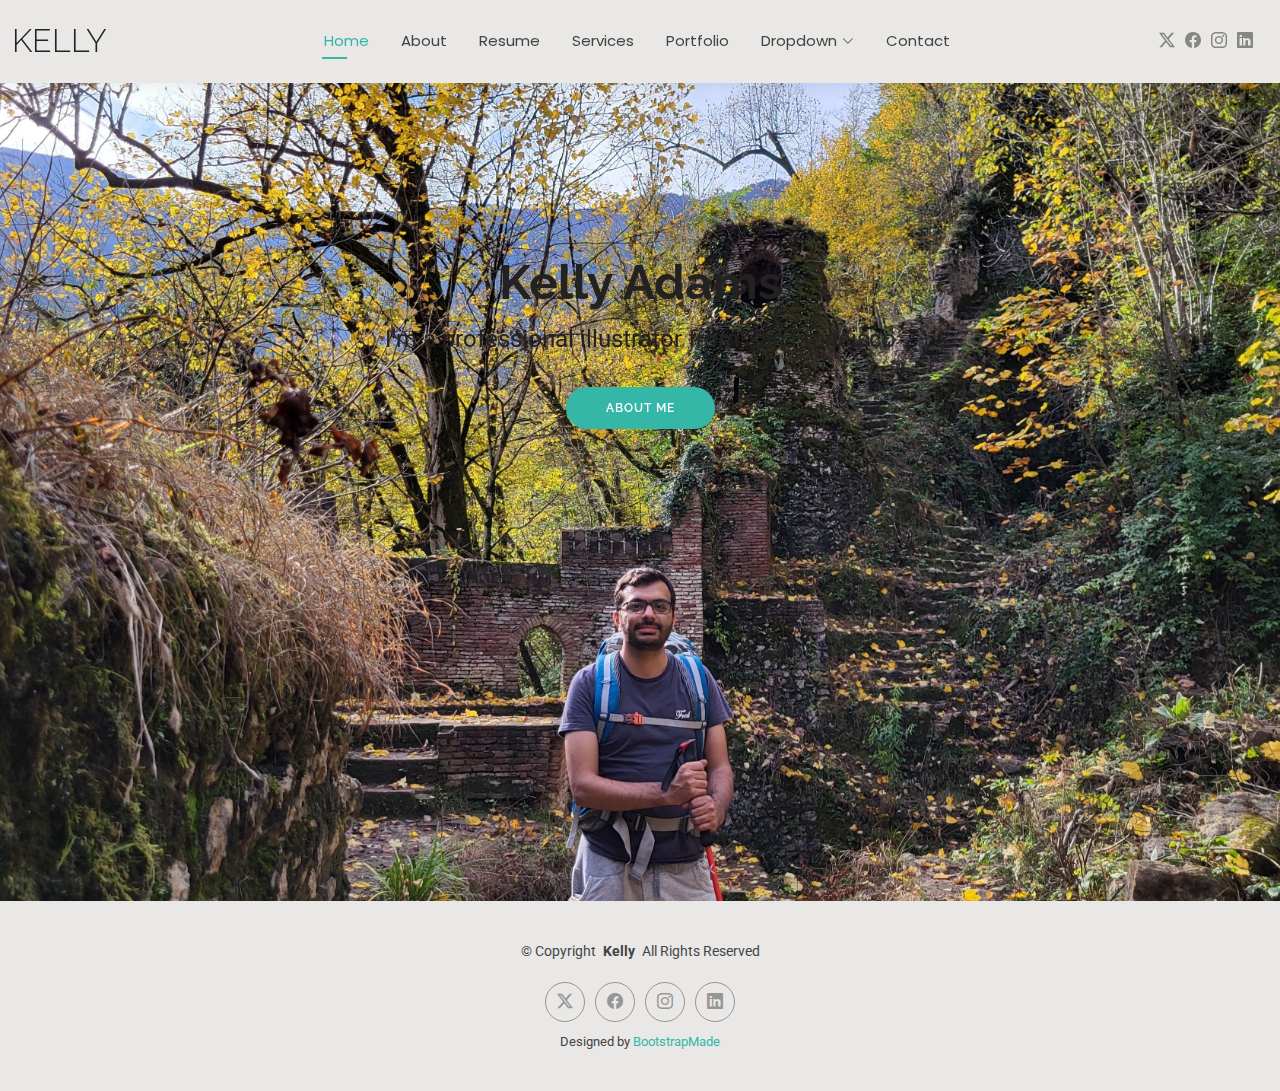
==== commit 4ccb6dc4: "Merge pull request #2 from evolental/salam" ====
--- a/index.html
+++ b/index.html
@@ -4,9 +4,9 @@
 <head>
   <meta charset="utf-8">
   <meta content="width=device-width, initial-scale=1.0" name="viewport">
-  <title>Index - iPortfolio Bootstrap Template</title>
-  <meta content="" name="description">
-  <meta content="" name="keywords">
+  <title>Index - Kelly Bootstrap Template</title>
+  <meta name="description" content="">
+  <meta name="keywords" content="">
 
   <!-- Favicons -->
   <link href="assets/img/favicon.png" rel="icon">
@@ -21,16 +21,16 @@
   <link href="assets/vendor/bootstrap/css/bootstrap.min.css" rel="stylesheet">
   <link href="assets/vendor/bootstrap-icons/bootstrap-icons.css" rel="stylesheet">
   <link href="assets/vendor/aos/aos.css" rel="stylesheet">
+  <link href="assets/vendor/swiper/swiper-bundle.min.css" rel="stylesheet">
   <link href="assets/vendor/glightbox/css/glightbox.min.css" rel="stylesheet">
-  <link href="assets/vendor/swiper/swiper-bundle.min.css" rel="stylesheet">
 
   <!-- Main CSS File -->
   <link href="assets/css/main.css" rel="stylesheet">
 
   <!-- =======================================================
-  * Template Name: iPortfolio
-  * Template URL: https://bootstrapmade.com/iportfolio-bootstrap-portfolio-websites-template/
-  * Updated: Jun 29 2024 with Bootstrap v5.3.3
+  * Template Name: Kelly
+  * Template URL: https://bootstrapmade.com/kelly-free-bootstrap-cv-resume-html-template/
+  * Updated: Aug 07 2024 with Bootstrap v5.3.3
   * Author: BootstrapMade.com
   * License: https://bootstrapmade.com/license/
   ======================================================== -->
@@ -38,760 +38,86 @@
 
 <body class="index-page">
 
-  <header id="header" class="header dark-background d-flex flex-column">
-    <i class="header-toggle d-xl-none bi bi-list"></i>
+  <header id="header" class="header d-flex align-items-center light-background sticky-top">
+    <div class="container-fluid position-relative d-flex align-items-center justify-content-between">
 
-    <div class="profile-img">
-      <img src="assets/img/my-profile-img.jpg" alt="" class="img-fluid rounded-circle">
+      <a href="index.html" class="logo d-flex align-items-center me-auto me-xl-0">
+        <!-- Uncomment the line below if you also wish to use an image logo -->
+        <!-- <img src="assets/img/logo.png" alt=""> -->
+        <h1 class="sitename">Kelly</h1>
+      </a>
+
+      <nav id="navmenu" class="navmenu">
+        <ul>
+          <li><a href="index.html" class="active">Home</a></li>
+          <li><a href="about.html">About</a></li>
+          <li><a href="resume.html">Resume</a></li>
+          <li><a href="services.html">Services</a></li>
+          <li><a href="portfolio.html">Portfolio</a></li>
+          <li class="dropdown"><a href="#"><span>Dropdown</span> <i class="bi bi-chevron-down toggle-dropdown"></i></a>
+            <ul>
+              <li><a href="#">Dropdown 1</a></li>
+              <li class="dropdown"><a href="#"><span>Deep Dropdown</span> <i class="bi bi-chevron-down toggle-dropdown"></i></a>
+                <ul>
+                  <li><a href="#">Deep Dropdown 1</a></li>
+                  <li><a href="#">Deep Dropdown 2</a></li>
+                  <li><a href="#">Deep Dropdown 3</a></li>
+                  <li><a href="#">Deep Dropdown 4</a></li>
+                  <li><a href="#">Deep Dropdown 5</a></li>
+                </ul>
+              </li>
+              <li><a href="#">Dropdown 2</a></li>
+              <li><a href="#">Dropdown 3</a></li>
+              <li><a href="#">Dropdown 4</a></li>
+            </ul>
+          </li>
+          <li><a href="contact.html">Contact</a></li>
+        </ul>
+        <i class="mobile-nav-toggle d-xl-none bi bi-list"></i>
+      </nav>
+
+      <div class="header-social-links">
+        <a href="#" class="twitter"><i class="bi bi-twitter-x"></i></a>
+        <a href="#" class="facebook"><i class="bi bi-facebook"></i></a>
+        <a href="#" class="instagram"><i class="bi bi-instagram"></i></a>
+        <a href="#" class="linkedin"><i class="bi bi-linkedin"></i></a>
+      </div>
+
     </div>
-
-    <a href="index.html" class="logo d-flex align-items-center justify-content-center">
-      <!-- Uncomment the line below if you also wish to use an image logo -->
-      <!-- <img src="assets/img/logo.png" alt=""> -->
-      <h1 class="sitename">Alex Smith</h1>
-    </a>
-
-    <div class="social-links text-center">
-      <a href="#" class="twitter"><i class="bi bi-twitter-x"></i></a>
-      <a href="#" class="facebook"><i class="bi bi-facebook"></i></a>
-      <a href="#" class="instagram"><i class="bi bi-instagram"></i></a>
-      <a href="#" class="google-plus"><i class="bi bi-skype"></i></a>
-      <a href="#" class="linkedin"><i class="bi bi-linkedin"></i></a>
-    </div>
-
-    <nav id="navmenu" class="navmenu">
-      <ul>
-        <li><a href="#hero" class="active"><i class="bi bi-house navicon"></i>Home</a></li>
-        <li><a href="#about"><i class="bi bi-person navicon"></i> About</a></li>
-        <li><a href="#resume"><i class="bi bi-file-earmark-text navicon"></i> Resume</a></li>
-        <li><a href="#portfolio"><i class="bi bi-images navicon"></i> Portfolio</a></li>
-        <li><a href="#services"><i class="bi bi-hdd-stack navicon"></i> Services</a></li>
-        <li class="dropdown"><a href="#"><i class="bi bi-menu-button navicon"></i> <span>Dropdown</span> <i class="bi bi-chevron-down toggle-dropdown"></i></a>
-          <ul>
-            <li><a href="#">Dropdown 1</a></li>
-            <li class="dropdown"><a href="#"><span>Deep Dropdown</span> <i class="bi bi-chevron-down toggle-dropdown"></i></a>
-              <ul>
-                <li><a href="#">Deep Dropdown 1</a></li>
-                <li><a href="#">Deep Dropdown 2</a></li>
-                <li><a href="#">Deep Dropdown 3</a></li>
-                <li><a href="#">Deep Dropdown 4</a></li>
-                <li><a href="#">Deep Dropdown 5</a></li>
-              </ul>
-            </li>
-            <li><a href="#">Dropdown 2</a></li>
-            <li><a href="#">Dropdown 3</a></li>
-            <li><a href="#">Dropdown 4</a></li>
-          </ul>
-        </li>
-        <li><a href="#contact"><i class="bi bi-envelope navicon"></i> Contact</a></li>
-      </ul>
-    </nav>
-
   </header>
 
   <main class="main">
 
     <!-- Hero Section -->
-    <section id="hero" class="hero section dark-background">
+    <section id="hero" class="hero section">
+      <img src="assets/img/hero-bg.jpg" alt="" data-aos="fade-in">            
 
-      <img src="assets/img/hero-bg.jpg" alt="" data-aos="fade-in" class="">
-
-      <div class="container" data-aos="fade-up" data-aos-delay="100">
-        <h2>Alex Smith</h2>
-        <p>I'm <span class="typed" data-typed-items="Designer, Developer, Freelancer, Photographer">Designer</span><span class="typed-cursor typed-cursor--blink" aria-hidden="true"></span><span class="typed-cursor typed-cursor--blink" aria-hidden="true"></span></p>
+      
+      <div class="container text-center" data-aos="zoom-out" data-aos-delay="100">
+        <div class="row justify-content-center">
+          <div class="col-lg-8">
+            <h2>Kelly Adams</h2>
+            <p>I'm a professional illustrator from San Francisco</p>
+            <a href="about.html" class="btn-get-started">About Me</a>
+          </div>
+        </div>
       </div>
 
     </section><!-- /Hero Section -->
 
-    <!-- About Section -->
-    <section id="about" class="about section">
-
-      <!-- Section Title -->
-      <div class="container section-title" data-aos="fade-up">
-        <h2>About</h2>
-        <p>Magnam dolores commodi suscipit. Necessitatibus eius consequatur ex aliquid fuga eum quidem. Sit sint consectetur velit. Quisquam quos quisquam cupiditate. Et nemo qui impedit suscipit alias ea. Quia fugiat sit in iste officiis commodi quidem hic quas.</p>
-      </div><!-- End Section Title -->
-
-      <div class="container" data-aos="fade-up" data-aos-delay="100">
-
-        <div class="row gy-4 justify-content-center">
-          <div class="col-lg-4">
-            <img src="assets/img/my-profile-img.jpg" class="img-fluid" alt="">
-          </div>
-          <div class="col-lg-8 content">
-            <h2>UI/UX Designer &amp; Web Developer.</h2>
-            <p class="fst-italic py-3">
-              Lorem ipsum dolor sit amet, consectetur adipiscing elit, sed do eiusmod tempor incididunt ut labore et dolore
-              magna aliqua.
-            </p>
-            <div class="row">
-              <div class="col-lg-6">
-                <ul>
-                  <li><i class="bi bi-chevron-right"></i> <strong>Birthday:</strong> <span>1 May 1995</span></li>
-                  <li><i class="bi bi-chevron-right"></i> <strong>Website:</strong> <span>www.example.com</span></li>
-                  <li><i class="bi bi-chevron-right"></i> <strong>Phone:</strong> <span>+123 456 7890</span></li>
-                  <li><i class="bi bi-chevron-right"></i> <strong>City:</strong> <span>New York, USA</span></li>
-                </ul>
-              </div>
-              <div class="col-lg-6">
-                <ul>
-                  <li><i class="bi bi-chevron-right"></i> <strong>Age:</strong> <span>30</span></li>
-                  <li><i class="bi bi-chevron-right"></i> <strong>Degree:</strong> <span>Master</span></li>
-                  <li><i class="bi bi-chevron-right"></i> <strong>Email:</strong> <span>email@example.com</span></li>
-                  <li><i class="bi bi-chevron-right"></i> <strong>Freelance:</strong> <span>Available</span></li>
-                </ul>
-              </div>
-            </div>
-            <p class="py-3">
-              Officiis eligendi itaque labore et dolorum mollitia officiis optio vero. Quisquam sunt adipisci omnis et ut. Nulla accusantium dolor incidunt officia tempore. Et eius omnis.
-              Cupiditate ut dicta maxime officiis quidem quia. Sed et consectetur qui quia repellendus itaque neque.
-            </p>
-          </div>
-        </div>
-
-      </div>
-
-    </section><!-- /About Section -->
-
-    <!-- Stats Section -->
-    <section id="stats" class="stats section">
-
-      <div class="container" data-aos="fade-up" data-aos-delay="100">
-
-        <div class="row gy-4">
-
-          <div class="col-lg-3 col-md-6">
-            <div class="stats-item">
-              <i class="bi bi-emoji-smile"></i>
-              <span data-purecounter-start="0" data-purecounter-end="232" data-purecounter-duration="1" class="purecounter"></span>
-              <p><strong>Happy Clients</strong> <span>consequuntur quae</span></p>
-            </div>
-          </div><!-- End Stats Item -->
-
-          <div class="col-lg-3 col-md-6">
-            <div class="stats-item">
-              <i class="bi bi-journal-richtext"></i>
-              <span data-purecounter-start="0" data-purecounter-end="521" data-purecounter-duration="1" class="purecounter"></span>
-              <p><strong>Projects</strong> <span>adipisci atque cum quia aut</span></p>
-            </div>
-          </div><!-- End Stats Item -->
-
-          <div class="col-lg-3 col-md-6">
-            <div class="stats-item">
-              <i class="bi bi-headset"></i>
-              <span data-purecounter-start="0" data-purecounter-end="1453" data-purecounter-duration="1" class="purecounter"></span>
-              <p><strong>Hours Of Support</strong> <span>aut commodi quaerat</span></p>
-            </div>
-          </div><!-- End Stats Item -->
-
-          <div class="col-lg-3 col-md-6">
-            <div class="stats-item">
-              <i class="bi bi-people"></i>
-              <span data-purecounter-start="0" data-purecounter-end="32" data-purecounter-duration="1" class="purecounter"></span>
-              <p><strong>Hard Workers</strong> <span>rerum asperiores dolor</span></p>
-            </div>
-          </div><!-- End Stats Item -->
-
-        </div>
-
-      </div>
-
-    </section><!-- /Stats Section -->
-
-    <!-- Skills Section -->
-    <section id="skills" class="skills section light-background">
-
-      <!-- Section Title -->
-      <div class="container section-title" data-aos="fade-up">
-        <h2>Skills</h2>
-        <p>Necessitatibus eius consequatur ex aliquid fuga eum quidem sint consectetur velit</p>
-      </div><!-- End Section Title -->
-
-      <div class="container" data-aos="fade-up" data-aos-delay="100">
-
-        <div class="row skills-content skills-animation">
-
-          <div class="col-lg-6">
-
-            <div class="progress">
-              <span class="skill"><span>HTML</span> <i class="val">100%</i></span>
-              <div class="progress-bar-wrap">
-                <div class="progress-bar" role="progressbar" aria-valuenow="100" aria-valuemin="0" aria-valuemax="100"></div>
-              </div>
-            </div><!-- End Skills Item -->
-
-            <div class="progress">
-              <span class="skill"><span>CSS</span> <i class="val">90%</i></span>
-              <div class="progress-bar-wrap">
-                <div class="progress-bar" role="progressbar" aria-valuenow="90" aria-valuemin="0" aria-valuemax="100"></div>
-              </div>
-            </div><!-- End Skills Item -->
-
-            <div class="progress">
-              <span class="skill"><span>JavaScript</span> <i class="val">75%</i></span>
-              <div class="progress-bar-wrap">
-                <div class="progress-bar" role="progressbar" aria-valuenow="75" aria-valuemin="0" aria-valuemax="100"></div>
-              </div>
-            </div><!-- End Skills Item -->
-
-          </div>
-
-          <div class="col-lg-6">
-
-            <div class="progress">
-              <span class="skill"><span>PHP</span> <i class="val">80%</i></span>
-              <div class="progress-bar-wrap">
-                <div class="progress-bar" role="progressbar" aria-valuenow="80" aria-valuemin="0" aria-valuemax="100"></div>
-              </div>
-            </div><!-- End Skills Item -->
-
-            <div class="progress">
-              <span class="skill"><span>WordPress/CMS</span> <i class="val">90%</i></span>
-              <div class="progress-bar-wrap">
-                <div class="progress-bar" role="progressbar" aria-valuenow="90" aria-valuemin="0" aria-valuemax="100"></div>
-              </div>
-            </div><!-- End Skills Item -->
-
-            <div class="progress">
-              <span class="skill"><span>Photoshop</span> <i class="val">55%</i></span>
-              <div class="progress-bar-wrap">
-                <div class="progress-bar" role="progressbar" aria-valuenow="55" aria-valuemin="0" aria-valuemax="100"></div>
-              </div>
-            </div><!-- End Skills Item -->
-
-          </div>
-
-        </div>
-
-      </div>
-
-    </section><!-- /Skills Section -->
-
-    <!-- Resume Section -->
-    <section id="resume" class="resume section">
-
-      <!-- Section Title -->
-      <div class="container section-title" data-aos="fade-up">
-        <h2>Resume</h2>
-        <p>Magnam dolores commodi suscipit. Necessitatibus eius consequatur ex aliquid fuga eum quidem. Sit sint consectetur velit. Quisquam quos quisquam cupiditate. Et nemo qui impedit suscipit alias ea. Quia fugiat sit in iste officiis commodi quidem hic quas.</p>
-      </div><!-- End Section Title -->
-
-      <div class="container">
-
-        <div class="row">
-
-          <div class="col-lg-6" data-aos="fade-up" data-aos-delay="100">
-            <h3 class="resume-title">Sumary</h3>
-
-            <div class="resume-item pb-0">
-              <h4>Brandon Johnson</h4>
-              <p><em>Innovative and deadline-driven Graphic Designer with 3+ years of experience designing and developing user-centered digital/print marketing material from initial concept to final, polished deliverable.</em></p>
-              <ul>
-                <li>Portland par 127,Orlando, FL</li>
-                <li>(123) 456-7891</li>
-                <li>alice.barkley@example.com</li>
-              </ul>
-            </div><!-- Edn Resume Item -->
-
-            <h3 class="resume-title">Education</h3>
-            <div class="resume-item">
-              <h4>Master of Fine Arts &amp; Graphic Design</h4>
-              <h5>2015 - 2016</h5>
-              <p><em>Rochester Institute of Technology, Rochester, NY</em></p>
-              <p>Qui deserunt veniam. Et sed aliquam labore tempore sed quisquam iusto autem sit. Ea vero voluptatum qui ut dignissimos deleniti nerada porti sand markend</p>
-            </div><!-- Edn Resume Item -->
-
-            <div class="resume-item">
-              <h4>Bachelor of Fine Arts &amp; Graphic Design</h4>
-              <h5>2010 - 2014</h5>
-              <p><em>Rochester Institute of Technology, Rochester, NY</em></p>
-              <p>Quia nobis sequi est occaecati aut. Repudiandae et iusto quae reiciendis et quis Eius vel ratione eius unde vitae rerum voluptates asperiores voluptatem Earum molestiae consequatur neque etlon sader mart dila</p>
-            </div><!-- Edn Resume Item -->
-
-          </div>
-
-          <div class="col-lg-6" data-aos="fade-up" data-aos-delay="200">
-            <h3 class="resume-title">Professional Experience</h3>
-            <div class="resume-item">
-              <h4>Senior graphic design specialist</h4>
-              <h5>2019 - Present</h5>
-              <p><em>Experion, New York, NY </em></p>
-              <ul>
-                <li>Lead in the design, development, and implementation of the graphic, layout, and production communication materials</li>
-                <li>Delegate tasks to the 7 members of the design team and provide counsel on all aspects of the project. </li>
-                <li>Supervise the assessment of all graphic materials in order to ensure quality and accuracy of the design</li>
-                <li>Oversee the efficient use of production project budgets ranging from $2,000 - $25,000</li>
-              </ul>
-            </div><!-- Edn Resume Item -->
-
-            <div class="resume-item">
-              <h4>Graphic design specialist</h4>
-              <h5>2017 - 2018</h5>
-              <p><em>Stepping Stone Advertising, New York, NY</em></p>
-              <ul>
-                <li>Developed numerous marketing programs (logos, brochures,infographics, presentations, and advertisements).</li>
-                <li>Managed up to 5 projects or tasks at a given time while under pressure</li>
-                <li>Recommended and consulted with clients on the most appropriate graphic design</li>
-                <li>Created 4+ design presentations and proposals a month for clients and account managers</li>
-              </ul>
-            </div><!-- Edn Resume Item -->
-
-          </div>
-
-        </div>
-
-      </div>
-
-    </section><!-- /Resume Section -->
-
-    <!-- Portfolio Section -->
-    <section id="portfolio" class="portfolio section light-background">
-
-      <!-- Section Title -->
-      <div class="container section-title" data-aos="fade-up">
-        <h2>Portfolio</h2>
-        <p>Magnam dolores commodi suscipit. Necessitatibus eius consequatur ex aliquid fuga eum quidem. Sit sint consectetur velit. Quisquam quos quisquam cupiditate. Et nemo qui impedit suscipit alias ea. Quia fugiat sit in iste officiis commodi quidem hic quas.</p>
-      </div><!-- End Section Title -->
-
-      <div class="container">
-
-        <div class="isotope-layout" data-default-filter="*" data-layout="masonry" data-sort="original-order">
-
-          <ul class="portfolio-filters isotope-filters" data-aos="fade-up" data-aos-delay="100">
-            <li data-filter="*" class="filter-active">All</li>
-            <li data-filter=".filter-app">App</li>
-            <li data-filter=".filter-product">Product</li>
-            <li data-filter=".filter-branding">Branding</li>
-            <li data-filter=".filter-books">Books</li>
-          </ul><!-- End Portfolio Filters -->
-
-          <div class="row gy-4 isotope-container" data-aos="fade-up" data-aos-delay="200">
-
-            <div class="col-lg-4 col-md-6 portfolio-item isotope-item filter-app">
-              <div class="portfolio-content h-100">
-                <img src="assets/img/portfolio/app-1.jpg" class="img-fluid" alt="">
-                <div class="portfolio-info">
-                  <h4>App 1</h4>
-                  <p>Lorem ipsum, dolor sit amet consectetur</p>
-                  <a href="assets/img/portfolio/app-1.jpg" title="App 1" data-gallery="portfolio-gallery-app" class="glightbox preview-link"><i class="bi bi-zoom-in"></i></a>
-                  <a href="portfolio-details.html" title="More Details" class="details-link"><i class="bi bi-link-45deg"></i></a>
-                </div>
-              </div>
-            </div><!-- End Portfolio Item -->
-
-            <div class="col-lg-4 col-md-6 portfolio-item isotope-item filter-product">
-              <div class="portfolio-content h-100">
-                <img src="assets/img/portfolio/product-1.jpg" class="img-fluid" alt="">
-                <div class="portfolio-info">
-                  <h4>Product 1</h4>
-                  <p>Lorem ipsum, dolor sit amet consectetur</p>
-                  <a href="assets/img/portfolio/product-1.jpg" title="Product 1" data-gallery="portfolio-gallery-product" class="glightbox preview-link"><i class="bi bi-zoom-in"></i></a>
-                  <a href="portfolio-details.html" title="More Details" class="details-link"><i class="bi bi-link-45deg"></i></a>
-                </div>
-              </div>
-            </div><!-- End Portfolio Item -->
-
-            <div class="col-lg-4 col-md-6 portfolio-item isotope-item filter-branding">
-              <div class="portfolio-content h-100">
-                <img src="assets/img/portfolio/branding-1.jpg" class="img-fluid" alt="">
-                <div class="portfolio-info">
-                  <h4>Branding 1</h4>
-                  <p>Lorem ipsum, dolor sit amet consectetur</p>
-                  <a href="assets/img/portfolio/branding-1.jpg" title="Branding 1" data-gallery="portfolio-gallery-branding" class="glightbox preview-link"><i class="bi bi-zoom-in"></i></a>
-                  <a href="portfolio-details.html" title="More Details" class="details-link"><i class="bi bi-link-45deg"></i></a>
-                </div>
-              </div>
-            </div><!-- End Portfolio Item -->
-
-            <div class="col-lg-4 col-md-6 portfolio-item isotope-item filter-books">
-              <div class="portfolio-content h-100">
-                <img src="assets/img/portfolio/books-1.jpg" class="img-fluid" alt="">
-                <div class="portfolio-info">
-                  <h4>Books 1</h4>
-                  <p>Lorem ipsum, dolor sit amet consectetur</p>
-                  <a href="assets/img/portfolio/books-1.jpg" title="Branding 1" data-gallery="portfolio-gallery-book" class="glightbox preview-link"><i class="bi bi-zoom-in"></i></a>
-                  <a href="portfolio-details.html" title="More Details" class="details-link"><i class="bi bi-link-45deg"></i></a>
-                </div>
-              </div>
-            </div><!-- End Portfolio Item -->
-
-            <div class="col-lg-4 col-md-6 portfolio-item isotope-item filter-app">
-              <div class="portfolio-content h-100">
-                <img src="assets/img/portfolio/app-2.jpg" class="img-fluid" alt="">
-                <div class="portfolio-info">
-                  <h4>App 2</h4>
-                  <p>Lorem ipsum, dolor sit amet consectetur</p>
-                  <a href="assets/img/portfolio/app-2.jpg" title="App 2" data-gallery="portfolio-gallery-app" class="glightbox preview-link"><i class="bi bi-zoom-in"></i></a>
-                  <a href="portfolio-details.html" title="More Details" class="details-link"><i class="bi bi-link-45deg"></i></a>
-                </div>
-              </div>
-            </div><!-- End Portfolio Item -->
-
-            <div class="col-lg-4 col-md-6 portfolio-item isotope-item filter-product">
-              <div class="portfolio-content h-100">
-                <img src="assets/img/portfolio/product-2.jpg" class="img-fluid" alt="">
-                <div class="portfolio-info">
-                  <h4>Product 2</h4>
-                  <p>Lorem ipsum, dolor sit amet consectetur</p>
-                  <a href="assets/img/portfolio/product-2.jpg" title="Product 2" data-gallery="portfolio-gallery-product" class="glightbox preview-link"><i class="bi bi-zoom-in"></i></a>
-                  <a href="portfolio-details.html" title="More Details" class="details-link"><i class="bi bi-link-45deg"></i></a>
-                </div>
-              </div>
-            </div><!-- End Portfolio Item -->
-
-            <div class="col-lg-4 col-md-6 portfolio-item isotope-item filter-branding">
-              <div class="portfolio-content h-100">
-                <img src="assets/img/portfolio/branding-2.jpg" class="img-fluid" alt="">
-                <div class="portfolio-info">
-                  <h4>Branding 2</h4>
-                  <p>Lorem ipsum, dolor sit amet consectetur</p>
-                  <a href="assets/img/portfolio/branding-2.jpg" title="Branding 2" data-gallery="portfolio-gallery-branding" class="glightbox preview-link"><i class="bi bi-zoom-in"></i></a>
-                  <a href="portfolio-details.html" title="More Details" class="details-link"><i class="bi bi-link-45deg"></i></a>
-                </div>
-              </div>
-            </div><!-- End Portfolio Item -->
-
-            <div class="col-lg-4 col-md-6 portfolio-item isotope-item filter-books">
-              <div class="portfolio-content h-100">
-                <img src="assets/img/portfolio/books-2.jpg" class="img-fluid" alt="">
-                <div class="portfolio-info">
-                  <h4>Books 2</h4>
-                  <p>Lorem ipsum, dolor sit amet consectetur</p>
-                  <a href="assets/img/portfolio/books-2.jpg" title="Branding 2" data-gallery="portfolio-gallery-book" class="glightbox preview-link"><i class="bi bi-zoom-in"></i></a>
-                  <a href="portfolio-details.html" title="More Details" class="details-link"><i class="bi bi-link-45deg"></i></a>
-                </div>
-              </div>
-            </div><!-- End Portfolio Item -->
-
-            <div class="col-lg-4 col-md-6 portfolio-item isotope-item filter-app">
-              <div class="portfolio-content h-100">
-                <img src="assets/img/portfolio/app-3.jpg" class="img-fluid" alt="">
-                <div class="portfolio-info">
-                  <h4>App 3</h4>
-                  <p>Lorem ipsum, dolor sit amet consectetur</p>
-                  <a href="assets/img/portfolio/app-3.jpg" title="App 3" data-gallery="portfolio-gallery-app" class="glightbox preview-link"><i class="bi bi-zoom-in"></i></a>
-                  <a href="portfolio-details.html" title="More Details" class="details-link"><i class="bi bi-link-45deg"></i></a>
-                </div>
-              </div>
-            </div><!-- End Portfolio Item -->
-
-            <div class="col-lg-4 col-md-6 portfolio-item isotope-item filter-product">
-              <div class="portfolio-content h-100">
-                <img src="assets/img/portfolio/product-3.jpg" class="img-fluid" alt="">
-                <div class="portfolio-info">
-                  <h4>Product 3</h4>
-                  <p>Lorem ipsum, dolor sit amet consectetur</p>
-                  <a href="assets/img/portfolio/product-3.jpg" title="Product 3" data-gallery="portfolio-gallery-product" class="glightbox preview-link"><i class="bi bi-zoom-in"></i></a>
-                  <a href="portfolio-details.html" title="More Details" class="details-link"><i class="bi bi-link-45deg"></i></a>
-                </div>
-              </div>
-            </div><!-- End Portfolio Item -->
-
-            <div class="col-lg-4 col-md-6 portfolio-item isotope-item filter-branding">
-              <div class="portfolio-content h-100">
-                <img src="assets/img/portfolio/branding-3.jpg" class="img-fluid" alt="">
-                <div class="portfolio-info">
-                  <h4>Branding 3</h4>
-                  <p>Lorem ipsum, dolor sit amet consectetur</p>
-                  <a href="assets/img/portfolio/branding-3.jpg" title="Branding 2" data-gallery="portfolio-gallery-branding" class="glightbox preview-link"><i class="bi bi-zoom-in"></i></a>
-                  <a href="portfolio-details.html" title="More Details" class="details-link"><i class="bi bi-link-45deg"></i></a>
-                </div>
-              </div>
-            </div><!-- End Portfolio Item -->
-
-            <div class="col-lg-4 col-md-6 portfolio-item isotope-item filter-books">
-              <div class="portfolio-content h-100">
-                <img src="assets/img/portfolio/books-3.jpg" class="img-fluid" alt="">
-                <div class="portfolio-info">
-                  <h4>Books 3</h4>
-                  <p>Lorem ipsum, dolor sit amet consectetur</p>
-                  <a href="assets/img/portfolio/books-3.jpg" title="Branding 3" data-gallery="portfolio-gallery-book" class="glightbox preview-link"><i class="bi bi-zoom-in"></i></a>
-                  <a href="portfolio-details.html" title="More Details" class="details-link"><i class="bi bi-link-45deg"></i></a>
-                </div>
-              </div>
-            </div><!-- End Portfolio Item -->
-
-          </div><!-- End Portfolio Container -->
-
-        </div>
-
-      </div>
-
-    </section><!-- /Portfolio Section -->
-
-    <!-- Services Section -->
-    <section id="services" class="services section">
-
-      <!-- Section Title -->
-      <div class="container section-title" data-aos="fade-up">
-        <h2>Services</h2>
-        <p>Magnam dolores commodi suscipit. Necessitatibus eius consequatur ex aliquid fuga eum quidem. Sit sint consectetur velit. Quisquam quos quisquam cupiditate. Et nemo qui impedit suscipit alias ea. Quia fugiat sit in iste officiis commodi quidem hic quas.</p>
-      </div><!-- End Section Title -->
-
-      <div class="container">
-
-        <div class="row gy-4">
-
-          <div class="col-lg-4 col-md-6 service-item d-flex" data-aos="fade-up" data-aos-delay="100">
-            <div class="icon flex-shrink-0"><i class="bi bi-briefcase"></i></div>
-            <div>
-              <h4 class="title"><a href="service-details.html" class="stretched-link">Lorem Ipsum</a></h4>
-              <p class="description">Voluptatum deleniti atque corrupti quos dolores et quas molestias excepturi sint occaecati cupiditate non provident</p>
-            </div>
-          </div>
-          <!-- End Service Item -->
-
-          <div class="col-lg-4 col-md-6 service-item d-flex" data-aos="fade-up" data-aos-delay="200">
-            <div class="icon flex-shrink-0"><i class="bi bi-card-checklist"></i></div>
-            <div>
-              <h4 class="title"><a href="service-details.html" class="stretched-link">Dolor Sitema</a></h4>
-              <p class="description">Minim veniam, quis nostrud exercitation ullamco laboris nisi ut aliquip ex ea commodo consequat tarad limino ata</p>
-            </div>
-          </div><!-- End Service Item -->
-
-          <div class="col-lg-4 col-md-6 service-item d-flex" data-aos="fade-up" data-aos-delay="300">
-            <div class="icon flex-shrink-0"><i class="bi bi-bar-chart"></i></div>
-            <div>
-              <h4 class="title"><a href="service-details.html" class="stretched-link">Sed ut perspiciatis</a></h4>
-              <p class="description">Duis aute irure dolor in reprehenderit in voluptate velit esse cillum dolore eu fugiat nulla pariatur</p>
-            </div>
-          </div><!-- End Service Item -->
-
-          <div class="col-lg-4 col-md-6 service-item d-flex" data-aos="fade-up" data-aos-delay="400">
-            <div class="icon flex-shrink-0"><i class="bi bi-binoculars"></i></div>
-            <div>
-              <h4 class="title"><a href="service-details.html" class="stretched-link">Magni Dolores</a></h4>
-              <p class="description">Excepteur sint occaecat cupidatat non proident, sunt in culpa qui officia deserunt mollit anim id est laborum</p>
-            </div>
-          </div><!-- End Service Item -->
-
-          <div class="col-lg-4 col-md-6 service-item d-flex" data-aos="fade-up" data-aos-delay="500">
-            <div class="icon flex-shrink-0"><i class="bi bi-brightness-high"></i></div>
-            <div>
-              <h4 class="title"><a href="service-details.html" class="stretched-link">Nemo Enim</a></h4>
-              <p class="description">At vero eos et accusamus et iusto odio dignissimos ducimus qui blanditiis praesentium voluptatum deleniti atque</p>
-            </div>
-          </div><!-- End Service Item -->
-
-          <div class="col-lg-4 col-md-6 service-item d-flex" data-aos="fade-up" data-aos-delay="600">
-            <div class="icon flex-shrink-0"><i class="bi bi-calendar4-week"></i></div>
-            <div>
-              <h4 class="title"><a href="service-details.html" class="stretched-link">Eiusmod Tempor</a></h4>
-              <p class="description">Et harum quidem rerum facilis est et expedita distinctio. Nam libero tempore, cum soluta nobis est eligendi</p>
-            </div>
-          </div><!-- End Service Item -->
-
-        </div>
-
-      </div>
-
-    </section><!-- /Services Section -->
-
-    <!-- Testimonials Section -->
-    <section id="testimonials" class="testimonials section light-background">
-
-      <!-- Section Title -->
-      <div class="container section-title" data-aos="fade-up">
-        <h2>Testimonials</h2>
-        <p>Necessitatibus eius consequatur ex aliquid fuga eum quidem sint consectetur velit</p>
-      </div><!-- End Section Title -->
-
-      <div class="container" data-aos="fade-up" data-aos-delay="100">
-
-        <div class="swiper init-swiper">
-          <script type="application/json" class="swiper-config">
-            {
-              "loop": true,
-              "speed": 600,
-              "autoplay": {
-                "delay": 5000
-              },
-              "slidesPerView": "auto",
-              "pagination": {
-                "el": ".swiper-pagination",
-                "type": "bullets",
-                "clickable": true
-              },
-              "breakpoints": {
-                "320": {
-                  "slidesPerView": 1,
-                  "spaceBetween": 40
-                },
-                "1200": {
-                  "slidesPerView": 3,
-                  "spaceBetween": 1
-                }
-              }
-            }
-          </script>
-          <div class="swiper-wrapper">
-
-            <div class="swiper-slide">
-              <div class="testimonial-item">
-                <p>
-                  <i class="bi bi-quote quote-icon-left"></i>
-                  <span>Proin iaculis purus consequat sem cure digni ssim donec porttitora entum suscipit rhoncus. Accusantium quam, ultricies eget id, aliquam eget nibh et. Maecen aliquam, risus at semper.</span>
-                  <i class="bi bi-quote quote-icon-right"></i>
-                </p>
-                <img src="assets/img/testimonials/testimonials-1.jpg" class="testimonial-img" alt="">
-                <h3>Saul Goodman</h3>
-                <h4>Ceo &amp; Founder</h4>
-              </div>
-            </div><!-- End testimonial item -->
-
-            <div class="swiper-slide">
-              <div class="testimonial-item">
-                <p>
-                  <i class="bi bi-quote quote-icon-left"></i>
-                  <span>Export tempor illum tamen malis malis eram quae irure esse labore quem cillum quid malis quorum velit fore eram velit sunt aliqua noster fugiat irure amet legam anim culpa.</span>
-                  <i class="bi bi-quote quote-icon-right"></i>
-                </p>
-                <img src="assets/img/testimonials/testimonials-2.jpg" class="testimonial-img" alt="">
-                <h3>Sara Wilsson</h3>
-                <h4>Designer</h4>
-              </div>
-            </div><!-- End testimonial item -->
-
-            <div class="swiper-slide">
-              <div class="testimonial-item">
-                <p>
-                  <i class="bi bi-quote quote-icon-left"></i>
-                  <span>Enim nisi quem export duis labore cillum quae magna enim sint quorum nulla quem veniam duis minim tempor labore quem eram duis noster aute amet eram fore quis sint minim.</span>
-                  <i class="bi bi-quote quote-icon-right"></i>
-                </p>
-                <img src="assets/img/testimonials/testimonials-3.jpg" class="testimonial-img" alt="">
-                <h3>Jena Karlis</h3>
-                <h4>Store Owner</h4>
-              </div>
-            </div><!-- End testimonial item -->
-
-            <div class="swiper-slide">
-              <div class="testimonial-item">
-                <p>
-                  <i class="bi bi-quote quote-icon-left"></i>
-                  <span>Fugiat enim eram quae cillum dolore dolor amet nulla culpa multos export minim fugiat dolor enim duis veniam ipsum anim magna sunt elit fore quem dolore labore illum veniam.</span>
-                  <i class="bi bi-quote quote-icon-right"></i>
-                </p>
-                <img src="assets/img/testimonials/testimonials-4.jpg" class="testimonial-img" alt="">
-                <h3>Matt Brandon</h3>
-                <h4>Freelancer</h4>
-              </div>
-            </div><!-- End testimonial item -->
-
-            <div class="swiper-slide">
-              <div class="testimonial-item">
-                <p>
-                  <i class="bi bi-quote quote-icon-left"></i>
-                  <span>Quis quorum aliqua sint quem legam fore sunt eram irure aliqua veniam tempor noster veniam sunt culpa nulla illum cillum fugiat legam esse veniam culpa fore nisi cillum quid.</span>
-                  <i class="bi bi-quote quote-icon-right"></i>
-                </p>
-                <img src="assets/img/testimonials/testimonials-5.jpg" class="testimonial-img" alt="">
-                <h3>John Larson</h3>
-                <h4>Entrepreneur</h4>
-              </div>
-            </div><!-- End testimonial item -->
-
-          </div>
-          <div class="swiper-pagination"></div>
-        </div>
-
-      </div>
-
-    </section><!-- /Testimonials Section -->
-
-    <!-- Contact Section -->
-    <section id="contact" class="contact section">
-
-      <!-- Section Title -->
-      <div class="container section-title" data-aos="fade-up">
-        <h2>Contact</h2>
-        <p>Necessitatibus eius consequatur ex aliquid fuga eum quidem sint consectetur velit</p>
-      </div><!-- End Section Title -->
-
-      <div class="container" data-aos="fade-up" data-aos-delay="100">
-
-        <div class="row gy-4">
-
-          <div class="col-lg-5">
-
-            <div class="info-wrap">
-              <div class="info-item d-flex" data-aos="fade-up" data-aos-delay="200">
-                <i class="bi bi-geo-alt flex-shrink-0"></i>
-                <div>
-                  <h3>Address</h3>
-                  <p>A108 Adam Street, New York, NY 535022</p>
-                </div>
-              </div><!-- End Info Item -->
-
-              <div class="info-item d-flex" data-aos="fade-up" data-aos-delay="300">
-                <i class="bi bi-telephone flex-shrink-0"></i>
-                <div>
-                  <h3>Call Us</h3>
-                  <p>+1 5589 55488 55</p>
-                </div>
-              </div><!-- End Info Item -->
-
-              <div class="info-item d-flex" data-aos="fade-up" data-aos-delay="400">
-                <i class="bi bi-envelope flex-shrink-0"></i>
-                <div>
-                  <h3>Email Us</h3>
-                  <p>info@example.com</p>
-                </div>
-              </div><!-- End Info Item -->
-
-              <iframe src="https://www.google.com/maps/embed?pb=!1m14!1m8!1m3!1d48389.78314118045!2d-74.006138!3d40.710059!3m2!1i1024!2i768!4f13.1!3m3!1m2!1s0x89c25a22a3bda30d%3A0xb89d1fe6bc499443!2sDowntown%20Conference%20Center!5e0!3m2!1sen!2sus!4v1676961268712!5m2!1sen!2sus" frameborder="0" style="border:0; width: 100%; height: 270px;" allowfullscreen="" loading="lazy" referrerpolicy="no-referrer-when-downgrade"></iframe>
-            </div>
-          </div>
-
-          <div class="col-lg-7">
-            <form action="forms/contact.php" method="post" class="php-email-form" data-aos="fade-up" data-aos-delay="200">
-              <div class="row gy-4">
-
-                <div class="col-md-6">
-                  <label for="name-field" class="pb-2">Your Name</label>
-                  <input type="text" name="name" id="name-field" class="form-control" required="">
-                </div>
-
-                <div class="col-md-6">
-                  <label for="email-field" class="pb-2">Your Email</label>
-                  <input type="email" class="form-control" name="email" id="email-field" required="">
-                </div>
-
-                <div class="col-md-12">
-                  <label for="subject-field" class="pb-2">Subject</label>
-                  <input type="text" class="form-control" name="subject" id="subject-field" required="">
-                </div>
-
-                <div class="col-md-12">
-                  <label for="message-field" class="pb-2">Message</label>
-                  <textarea class="form-control" name="message" rows="10" id="message-field" required=""></textarea>
-                </div>
-
-                <div class="col-md-12 text-center">
-                  <div class="loading">Loading</div>
-                  <div class="error-message"></div>
-                  <div class="sent-message">Your message has been sent. Thank you!</div>
-
-                  <button type="submit">Send Message</button>
-                </div>
-
-              </div>
-            </form>
-          </div><!-- End Contact Form -->
-
-        </div>
-
-      </div>
-
-    </section><!-- /Contact Section -->
-
   </main>
 
-  <footer id="footer" class="footer position-relative light-background">
+  <footer id="footer" class="footer light-background">
 
     <div class="container">
       <div class="copyright text-center ">
-        <p>© <span>Copyright</span> <strong class="px-1 sitename">iPortfolio</strong> <span>All Rights Reserved</span></p>
+        <p>© <span>Copyright</span> <strong class="px-1 sitename">Kelly</strong> <span>All Rights Reserved<br></span></p>
+      </div>
+      <div class="social-links d-flex justify-content-center">
+        <a href=""><i class="bi bi-twitter-x"></i></a>
+        <a href=""><i class="bi bi-facebook"></i></a>
+        <a href=""><i class="bi bi-instagram"></i></a>
+        <a href=""><i class="bi bi-linkedin"></i></a>
       </div>
       <div class="credits">
         <!-- All the links in the footer should remain intact. -->
@@ -814,13 +140,12 @@
   <script src="assets/vendor/bootstrap/js/bootstrap.bundle.min.js"></script>
   <script src="assets/vendor/php-email-form/validate.js"></script>
   <script src="assets/vendor/aos/aos.js"></script>
-  <script src="assets/vendor/typed.js/typed.umd.js"></script>
+  <script src="assets/vendor/waypoints/noframework.waypoints.js"></script>
   <script src="assets/vendor/purecounter/purecounter_vanilla.js"></script>
-  <script src="assets/vendor/waypoints/noframework.waypoints.js"></script>
+  <script src="assets/vendor/swiper/swiper-bundle.min.js"></script>
   <script src="assets/vendor/glightbox/js/glightbox.min.js"></script>
   <script src="assets/vendor/imagesloaded/imagesloaded.pkgd.min.js"></script>
   <script src="assets/vendor/isotope-layout/isotope.pkgd.min.js"></script>
-  <script src="assets/vendor/swiper/swiper-bundle.min.js"></script>
 
   <!-- Main JS File -->
   <script src="assets/js/main.js"></script>
--- a/assets/css/main.css
+++ b/assets/css/main.css
@@ -1,7 +1,7 @@
 /**
-* Template Name: iPortfolio
-* Template URL: https://bootstrapmade.com/iportfolio-bootstrap-portfolio-websites-template/
-* Updated: Jun 29 2024 with Bootstrap v5.3.3
+* Template Name: Kelly
+* Template URL: https://bootstrapmade.com/kelly-free-bootstrap-cv-resume-html-template/
+* Updated: Aug 07 2024 with Bootstrap v5.3.3
 * Author: BootstrapMade.com
 * License: https://bootstrapmade.com/license/
 */
@@ -20,35 +20,35 @@
 /* Global Colors - The following color variables are used throughout the website. Updating them here will change the color scheme of the entire website */
 :root { 
   --background-color: #ffffff; /* Background color for the entire website, including individual sections */
-  --default-color: #272829; /* Default color used for the majority of the text content across the entire website */
-  --heading-color: #050d18; /* Color for headings, subheadings and title throughout the website */
-  --accent-color: #149ddd; /* Accent color that represents your brand on the website. It's used for buttons, links, and other elements that need to stand out */
+  --default-color: #444444; /* Default color used for the majority of the text content across the entire website */
+  --heading-color: #222222; /* Color for headings, subheadings and title throughout the website */
+  --accent-color: #34b7a7; /* Accent color that represents your brand on the website. It's used for buttons, links, and other elements that need to stand out */
   --surface-color: #ffffff; /* The surface color is used as a background of boxed elements within sections, such as cards, icon boxes, or other elements that require a visual separation from the global background. */
   --contrast-color: #ffffff; /* Contrast color for text, ensuring readability against backgrounds of accent, heading, or default colors. */
 }
 
 /* Nav Menu Colors - The following color variables are used specifically for the navigation menu. They are separate from the global colors to allow for more customization options */
 :root {
-  --nav-color: #a8a9b4;  /* The default color of the main navmenu links */
-  --nav-hover-color: #ffffff; /* Applied to main navmenu links when they are hovered over or active */
-  --nav-mobile-background-color: #040b14; /* Used as the background color for mobile navigation menu */
-  --nav-dropdown-background-color: #040b14; /* Used as the background color for dropdown items that appear when hovering over primary navigation items */
-  --nav-dropdown-color: #a8a9b4; /* Used for navigation links of the dropdown items in the navigation menu. */
-  --nav-dropdown-hover-color: #ffffff; /* Similar to --nav-hover-color, this color is applied to dropdown navigation links when they are hovered over. */
+  --nav-color: #444444;  /* The default color of the main navmenu links */
+  --nav-hover-color: #34b7a7; /* Applied to main navmenu links when they are hovered over or active */
+  --nav-mobile-background-color: #ffffff; /* Used as the background color for mobile navigation menu */
+  --nav-dropdown-background-color: #ffffff; /* Used as the background color for dropdown items that appear when hovering over primary navigation items */
+  --nav-dropdown-color: #444444; /* Used for navigation links of the dropdown items in the navigation menu. */
+  --nav-dropdown-hover-color: #34b7a7; /* Similar to --nav-hover-color, this color is applied to dropdown navigation links when they are hovered over. */
 }
 
 /* Color Presets - These classes override global colors when applied to any section or element, providing reuse of the sam color scheme. */
 
 .light-background {
-  --background-color: #f4fafd;
+  --background-color: #e9e8e6;
   --surface-color: #ffffff;
 }
 
 .dark-background {
-  --background-color: #040b14;
+  --background-color: #060606;
   --default-color: #ffffff;
   --heading-color: #ffffff;
-  --surface-color: #151f2b;
+  --surface-color: #252525;
   --contrast-color: #ffffff;
 }
 
@@ -145,240 +145,364 @@
 .header {
   color: var(--default-color);
   background-color: var(--background-color);
-  position: fixed;
-  top: 0;
-  left: 0;
-  bottom: 0;
-  padding: 0 15px;
-  width: 300px;
-  transition: all ease-in-out 0.3s;
-  overflow-y: auto;
+  padding: 15px 0;
+  transition: all 0.5s;
   z-index: 997;
-  border-right: 1px solid color-mix(in srgb, var(--default-color), transparent 90%);
-}
-
-.header .profile-img img {
-  margin: 15px auto;
-  display: block;
-  width: 120px;
-  border: 8px solid color-mix(in srgb, var(--default-color), transparent 85%);
+  box-shadow: 0px 0 18px rgba(0, 0, 0, 0.1);
 }
 
 .header .logo {
   line-height: 1;
-  margin-bottom: 15px;
 }
 
 .header .logo img {
-  max-height: 32px;
+  max-height: 36px;
   margin-right: 8px;
 }
 
 .header .logo h1 {
-  font-size: 24px;
+  font-size: 32px;
   margin: 0;
-  font-weight: 700;
+  font-weight: 300;
+  text-transform: uppercase;
   color: var(--heading-color);
 }
 
-.header .social-links {
-  margin: 0 0 20px 0;
-}
-
-.header .social-links a {
+.header .header-social-links {
+  padding-right: 15px;
+}
+
+.header .header-social-links a {
+  color: color-mix(in srgb, var(--default-color), transparent 40%);
+  padding-left: 6px;
+  display: inline-block;
+  transition: 0.3s;
   font-size: 16px;
-  display: inline-flex;
-  align-items: center;
-  justify-content: center;
-  background: color-mix(in srgb, var(--default-color), transparent 90%);
+}
+
+.header .header-social-links a:hover {
+  color: var(--accent-color);
+}
+
+.header .header-social-links a i {
+  line-height: 0px;
+}
+
+@media (max-width: 1200px) {
+  .header .logo {
+    order: 1;
+  }
+
+  .header .header-social-links {
+    order: 2;
+  }
+
+  .header .navmenu {
+    order: 3;
+  }
+}
+
+/*--------------------------------------------------------------
+# Navigation Menu
+--------------------------------------------------------------*/
+/* Desktop Navigation */
+@media (min-width: 1200px) {
+  .navmenu {
+    padding: 0;
+  }
+
+  .navmenu ul {
+    margin: 0;
+    padding: 0;
+    display: flex;
+    list-style: none;
+    align-items: center;
+  }
+
+  .navmenu li {
+    position: relative;
+  }
+
+  .navmenu>ul>li {
+    white-space: nowrap;
+    padding: 15px 14px;
+  }
+
+  .navmenu>ul>li:last-child {
+    padding-right: 0;
+  }
+
+  .navmenu a,
+  .navmenu a:focus {
+    color: var(--nav-color);
+    font-size: 15px;
+    padding: 0 2px;
+    font-family: var(--nav-font);
+    font-weight: 400;
+    display: flex;
+    align-items: center;
+    justify-content: space-between;
+    white-space: nowrap;
+    transition: 0.3s;
+    position: relative;
+  }
+
+  .navmenu a i,
+  .navmenu a:focus i {
+    font-size: 12px;
+    line-height: 0;
+    margin-left: 5px;
+    transition: 0.3s;
+  }
+
+  .navmenu>ul>li>a:before {
+    content: "";
+    position: absolute;
+    height: 2px;
+    bottom: -6px;
+    left: 0;
+    background-color: var(--nav-hover-color);
+    visibility: hidden;
+    width: 0px;
+    transition: all 0.3s ease-in-out 0s;
+  }
+
+  .navmenu a:hover:before,
+  .navmenu li:hover>a:before,
+  .navmenu .active:before {
+    visibility: visible;
+    width: 25px;
+  }
+
+  .navmenu li:hover>a,
+  .navmenu .active,
+  .navmenu .active:focus {
+    color: var(--nav-hover-color);
+  }
+
+  .navmenu .dropdown ul {
+    margin: 0;
+    padding: 10px 0;
+    background: var(--nav-dropdown-background-color);
+    display: block;
+    position: absolute;
+    visibility: hidden;
+    left: 14px;
+    top: 130%;
+    opacity: 0;
+    transition: 0.3s;
+    border-radius: 4px;
+    z-index: 99;
+    box-shadow: 0px 0px 30px rgba(0, 0, 0, 0.1);
+  }
+
+  .navmenu .dropdown ul li {
+    min-width: 200px;
+  }
+
+  .navmenu .dropdown ul a {
+    padding: 10px 20px;
+    font-size: 15px;
+    text-transform: none;
+    color: var(--nav-dropdown-color);
+  }
+
+  .navmenu .dropdown ul a i {
+    font-size: 12px;
+  }
+
+  .navmenu .dropdown ul a:hover,
+  .navmenu .dropdown ul .active:hover,
+  .navmenu .dropdown ul li:hover>a {
+    color: var(--nav-dropdown-hover-color);
+  }
+
+  .navmenu .dropdown:hover>ul {
+    opacity: 1;
+    top: 100%;
+    visibility: visible;
+  }
+
+  .navmenu .dropdown .dropdown ul {
+    top: 0;
+    left: -90%;
+    visibility: hidden;
+  }
+
+  .navmenu .dropdown .dropdown:hover>ul {
+    opacity: 1;
+    top: 0;
+    left: -100%;
+    visibility: visible;
+  }
+}
+
+/* Mobile Navigation */
+@media (max-width: 1199px) {
+  .mobile-nav-toggle {
+    color: var(--nav-color);
+    font-size: 28px;
+    line-height: 0;
+    margin-right: 10px;
+    cursor: pointer;
+    transition: color 0.3s;
+  }
+
+  .navmenu {
+    padding: 0;
+    z-index: 9997;
+  }
+
+  .navmenu ul {
+    display: none;
+    list-style: none;
+    position: absolute;
+    inset: 60px 20px 20px 20px;
+    padding: 10px 0;
+    margin: 0;
+    border-radius: 6px;
+    background-color: var(--nav-mobile-background-color);
+    border: 1px solid color-mix(in srgb, var(--default-color), transparent 90%);
+    box-shadow: none;
+    overflow-y: auto;
+    transition: 0.3s;
+    z-index: 9998;
+  }
+
+  .navmenu a,
+  .navmenu a:focus {
+    color: var(--nav-dropdown-color);
+    padding: 10px 20px;
+    font-family: var(--nav-font);
+    font-size: 17px;
+    font-weight: 500;
+    display: flex;
+    align-items: center;
+    justify-content: space-between;
+    white-space: nowrap;
+    transition: 0.3s;
+  }
+
+  .navmenu a i,
+  .navmenu a:focus i {
+    font-size: 12px;
+    line-height: 0;
+    margin-left: 5px;
+    width: 30px;
+    height: 30px;
+    display: flex;
+    align-items: center;
+    justify-content: center;
+    border-radius: 50%;
+    transition: 0.3s;
+    background-color: color-mix(in srgb, var(--accent-color), transparent 90%);
+  }
+
+  .navmenu a i:hover,
+  .navmenu a:focus i:hover {
+    background-color: var(--accent-color);
+    color: var(--contrast-color);
+  }
+
+  .navmenu a:hover,
+  .navmenu .active,
+  .navmenu .active:focus {
+    color: var(--nav-dropdown-hover-color);
+  }
+
+  .navmenu .active i,
+  .navmenu .active:focus i {
+    background-color: var(--accent-color);
+    color: var(--contrast-color);
+    transform: rotate(180deg);
+  }
+
+  .navmenu .dropdown ul {
+    position: static;
+    display: none;
+    z-index: 99;
+    padding: 10px 0;
+    margin: 10px 20px;
+    background-color: var(--nav-dropdown-background-color);
+    transition: all 0.5s ease-in-out;
+  }
+
+  .navmenu .dropdown ul ul {
+    background-color: rgba(33, 37, 41, 0.1);
+  }
+
+  .navmenu .dropdown>.dropdown-active {
+    display: block;
+    background-color: rgba(33, 37, 41, 0.03);
+  }
+
+  .mobile-nav-active {
+    overflow: hidden;
+  }
+
+  .mobile-nav-active .mobile-nav-toggle {
+    color: #fff;
+    position: absolute;
+    font-size: 32px;
+    top: 15px;
+    right: 15px;
+    margin-right: 0;
+    z-index: 9999;
+  }
+
+  .mobile-nav-active .navmenu {
+    position: fixed;
+    overflow: hidden;
+    inset: 0;
+    background: rgba(33, 37, 41, 0.8);
+    transition: 0.3s;
+  }
+
+  .mobile-nav-active .navmenu>ul {
+    display: block;
+  }
+}
+
+/*--------------------------------------------------------------
+# Global Footer
+--------------------------------------------------------------*/
+.footer {
   color: var(--default-color);
-  margin: 0 2px;
-  border-radius: 50%;
-  text-align: center;
-  width: 40px;
-  height: 40px;
-  transition: 0.3s;
-}
-
-.header .social-links a:hover {
-  color: var(--contrast-color);
-  background: var(--accent-color);
-}
-
-@media (min-width: 1200px) {
-
-  .header~main,
-  .header~#footer {
-    margin-left: 300px;
-  }
-}
-
-@media (max-width: 1199px) {
-  .header {
-    left: -100%;
-  }
-}
-
-.header.header-show {
-  left: 0;
-}
-
-.header .header-toggle {
-  color: var(--contrast-color);
-  background-color: var(--accent-color);
-  font-size: 22px;
+  background-color: var(--background-color);
+  font-size: 14px;
+  padding: 40px 0;
+  position: relative;
+}
+
+.footer .copyright p {
+  margin-bottom: 0;
+}
+
+.footer .social-links {
+  margin-top: 20px;
+}
+
+.footer .social-links a {
   display: flex;
   align-items: center;
   justify-content: center;
   width: 40px;
   height: 40px;
   border-radius: 50%;
-  cursor: pointer;
-  position: fixed;
-  top: 15px;
-  right: 15px;
-  z-index: 9999;
-  transition: background-color 0.3s;
-}
-
-.header .header-toggle:hover {
-  color: var(--contrast-color);
-  background-color: color-mix(in srgb, var(--accent-color) 90%, white 15%);
-}
-
-/*--------------------------------------------------------------
-# Navigation Menu
---------------------------------------------------------------*/
-.mobile-nav-toggle {
-  display: none;
-}
-
-.navmenu {
-  padding: 0;
-  z-index: 9997;
-}
-
-.navmenu ul {
-  list-style: none;
-  padding: 0 0 20px 0;
-  margin: 0;
-}
-
-.navmenu a,
-.navmenu a:focus {
-  color: var(--nav-color);
-  padding: 15px 10px;
-  font-family: var(--nav-font);
+  border: 1px solid color-mix(in srgb, var(--default-color), transparent 50%);
   font-size: 16px;
-  font-weight: 400;
-  display: flex;
-  align-items: center;
-  white-space: nowrap;
+  color: color-mix(in srgb, var(--default-color), transparent 50%);
+  margin: 0 5px;
   transition: 0.3s;
-  width: 100%;
-}
-
-.navmenu a .navicon,
-.navmenu a:focus .navicon {
-  font-size: 20px;
-  margin-right: 10px;
-}
-
-.navmenu a .toggle-dropdown,
-.navmenu a:focus .toggle-dropdown {
-  font-size: 12px;
-  line-height: 0;
-  margin-left: auto;
-  width: 30px;
-  height: 30px;
-  display: flex;
-  align-items: center;
-  justify-content: center;
-  border-radius: 50%;
-  transition: 0.3s;
-  flex-shrink: 0;
-  background-color: color-mix(in srgb, var(--accent-color), transparent 90%);
-}
-
-.navmenu a .toggle-dropdown:hover,
-.navmenu a:focus .toggle-dropdown:hover {
-  background-color: var(--accent-color);
-  color: var(--contrast-color);
-}
-
-.navmenu a:hover,
-.navmenu .active,
-.navmenu .active:focus {
-  color: var(--nav-hover-color);
-}
-
-.navmenu a:hover .navicon,
-.navmenu .active .navicon,
-.navmenu .active:focus .navicon {
+}
+
+.footer .social-links a:hover {
   color: var(--accent-color);
-}
-
-.navmenu .active .toggle-dropdown,
-.navmenu .active:focus .toggle-dropdown {
-  background-color: var(--accent-color);
-  color: var(--contrast-color);
-  transform: rotate(180deg);
-}
-
-.navmenu .dropdown {
-  display: block;
-}
-
-.navmenu .dropdown a,
-.navmenu .dropdown a:focus {
-  color: --nav-dropdown-color;
-}
-
-.navmenu .dropdown a:hover,
-.navmenu .dropdown .active,
-.navmenu .dropdown .active:focus {
-  color: var(--nav-dropdown-hover-color);
-}
-
-.navmenu .dropdown ul {
-  position: static;
-  display: none;
-  z-index: 99;
-  padding: 5px 10px;
-  margin: 5px 10px;
-  background-color: var(--nav-dropdown-background-color);
-  border: 1px solid color-mix(in srgb, var(--default-color), transparent 90%);
-  box-shadow: none;
-  transition: all 0.5s ease-in-out;
-}
-
-.navmenu .dropdown ul ul {
-  background-color: rgba(33, 37, 41, 0.1);
-}
-
-.navmenu .dropdown>.dropdown-active {
-  display: block;
-  background-color: rgba(33, 37, 41, 0.03);
-}
-
-/*--------------------------------------------------------------
-# Global Footer
---------------------------------------------------------------*/
-.footer {
-  color: var(--default-color);
-  background-color: var(--background-color);
-  font-size: 14px;
-  padding: 40px 0;
-  position: relative;
-  border-top: 1px solid color-mix(in srgb, var(--default-color), transparent 90%);
-}
-
-.footer .copyright p {
-  margin-bottom: 0;
+  border-color: var(--accent-color);
 }
 
 .footer .credits {
-  margin-top: 4px;
+  margin-top: 10px;
   font-size: 13px;
   text-align: center;
 }
@@ -389,32 +513,42 @@
 #preloader {
   position: fixed;
   inset: 0;
-  z-index: 999999;
+  z-index: 9999;
   overflow: hidden;
-  background: var(--background-color);
+  background-color: var(--background-color);
   transition: all 0.6s ease-out;
-}
-
-#preloader:before {
+  width: 100%;
+  height: 100vh;
+}
+
+#preloader:before,
+#preloader:after {
   content: "";
-  position: fixed;
-  top: calc(50% - 30px);
-  left: calc(50% - 30px);
-  border: 6px solid #ffffff;
-  border-color: var(--accent-color) transparent var(--accent-color) transparent;
+  position: absolute;
+  border: 4px solid var(--accent-color);
   border-radius: 50%;
-  width: 60px;
-  height: 60px;
-  animation: animate-preloader 1.5s linear infinite;
+  animation: animate-preloader 2s cubic-bezier(0, 0.2, 0.8, 1) infinite;
+}
+
+#preloader:after {
+  animation-delay: -0.5s;
 }
 
 @keyframes animate-preloader {
   0% {
-    transform: rotate(0deg);
+    width: 10px;
+    height: 10px;
+    top: calc(50% - 5px);
+    left: calc(50% - 5px);
+    opacity: 1;
   }
 
   100% {
-    transform: rotate(360deg);
+    width: 72px;
+    height: 72px;
+    top: calc(50% - 36px);
+    left: calc(50% - 36px);
+    opacity: 0;
   }
 }
 
@@ -469,11 +603,12 @@
   background-color: var(--background-color);
   padding: 25px 0;
   position: relative;
+  border-bottom: 1px solid color-mix(in srgb, var(--default-color), transparent 85%);
 }
 
 .page-title h1 {
   font-size: 24px;
-  font-weight: 700;
+  font-weight: 400;
 }
 
 .page-title .breadcrumbs ol {
@@ -505,13 +640,23 @@
   color: var(--default-color);
   background-color: var(--background-color);
   padding: 60px 0;
+  scroll-margin-top: 100px;
   overflow: clip;
 }
 
+@media (max-width: 1199px) {
+
+  section,
+  .section {
+    scroll-margin-top: 66px;
+  }
+}
+
 /*--------------------------------------------------------------
 # Global Section Titles
 --------------------------------------------------------------*/
 .section-title {
+  text-align: center;
   padding-bottom: 60px;
   position: relative;
 }
@@ -532,7 +677,9 @@
   height: 3px;
   background: var(--accent-color);
   left: 0;
+  right: 0;
   bottom: 0;
+  margin: auto;
 }
 
 .section-title p {
@@ -544,12 +691,18 @@
 --------------------------------------------------------------*/
 .hero {
   width: 100%;
-  min-height: 100vh;
+  min-height: calc(100vh - 82px);
   position: relative;
   padding: 80px 0;
   display: flex;
   align-items: center;
   justify-content: center;
+}
+
+@media (max-width: 1200px) {
+  .hero {
+    min-height: calc(100vh - 68px);
+  }
 }
 
 .hero img {
@@ -562,50 +715,42 @@
   z-index: 1;
 }
 
-.hero:before {
-  content: "";
-  background: color-mix(in srgb, var(--background-color), transparent 70%);
-  position: absolute;
-  inset: 0;
-  z-index: 2;
-}
-
 .hero .container {
+  margin-top: -300px;
+  color: rgb(255, 255, 255);
   position: relative;
   z-index: 3;
 }
 
 .hero h2 {
   margin: 0;
-  font-size: 64px;
+  font-size: 48px;
   font-weight: 700;
 }
 
 .hero p {
-  margin: 5px 0 0 0;
-  font-size: 26px;
-}
-
-.hero p span {
+  margin: 10px 0 0 0;
+  font-size: 24px;
+  color: var(--heading-color);
+}
+
+.hero .btn-get-started {
+  color: var(--contrast-color);
+  background: var(--accent-color);
+  font-family: var(--heading-font);
+  text-transform: uppercase;
+  font-weight: 600;
+  font-size: 12px;
   letter-spacing: 1px;
-  border-bottom: 2px solid var(--accent-color);
-}
-
-.hero .social-links {
-  margin-top: 25px;
-}
-
-.hero .social-links a {
-  font-size: 24px;
   display: inline-block;
-  color: color-mix(in srgb, var(--default-color), transparent 50%);
-  line-height: 1;
-  margin-right: 20px;
-  transition: 0.3s;
-}
-
-.hero .social-links a:hover {
-  color: var(--accent-color);
+  padding: 12px 40px;
+  border-radius: 50px;
+  transition: 0.5s;
+  margin-top: 30px;
+}
+
+.hero .btn-get-started:hover {
+  background: color-mix(in srgb, var(--accent-color) 90%, white 20%);
 }
 
 @media (max-width: 768px) {
@@ -614,7 +759,7 @@
   }
 
   .hero p {
-    font-size: 20px;
+    font-size: 18px;
   }
 }
 
@@ -646,39 +791,6 @@
   margin-right: 5px;
   color: var(--accent-color);
   line-height: 0;
-}
-
-/*--------------------------------------------------------------
-# Stats Section
---------------------------------------------------------------*/
-.stats .stats-item {
-  padding: 30px;
-  width: 100%;
-}
-
-.stats .stats-item i {
-  color: var(--accent-color);
-  display: block;
-  font-size: 44px;
-  float: left;
-  line-height: 0;
-}
-
-.stats .stats-item .purecounter {
-  color: var(--heading-color);
-  font-size: 48px;
-  line-height: 40px;
-  display: block;
-  font-weight: 700;
-  margin-left: 60px;
-}
-
-.stats .stats-item p {
-  color: color-mix(in srgb, var(--default-color), transparent 40%);
-  padding: 15px 0 0 0;
-  margin: 0 0 0 60px;
-  font-family: var(--heading-font);
-  font-size: 14px;
 }
 
 /*--------------------------------------------------------------
@@ -716,6 +828,141 @@
   height: 10px;
   transition: 0.9s;
   background-color: var(--accent-color);
+}
+
+/*--------------------------------------------------------------
+# Stats Section
+--------------------------------------------------------------*/
+.stats .stats-item {
+  padding: 30px;
+  width: 100%;
+}
+
+.stats .stats-item span {
+  color: var(--heading-color);
+  font-size: 48px;
+  display: block;
+  font-weight: 700;
+  margin-bottom: 20px;
+  padding-bottom: 20px;
+  position: relative;
+}
+
+.stats .stats-item span:after {
+  content: "";
+  position: absolute;
+  display: block;
+  width: 25px;
+  height: 3px;
+  background: var(--accent-color);
+  left: 0;
+  right: 0;
+  bottom: 0;
+  margin: auto;
+}
+
+.stats .stats-item p {
+  color: color-mix(in srgb, var(--default-color), transparent 40%);
+  padding: 0;
+  margin: 0;
+  font-family: var(--heading-font);
+  font-weight: 500;
+}
+
+/*--------------------------------------------------------------
+# Testimonials Section
+--------------------------------------------------------------*/
+.testimonials .section-header {
+  margin-bottom: 40px;
+}
+
+.testimonials .testimonials-carousel,
+.testimonials .testimonials-slider {
+  overflow: hidden;
+}
+
+.testimonials .testimonial-item {
+  text-align: center;
+}
+
+.testimonials .testimonial-item .testimonial-img {
+  width: 120px;
+  border-radius: 50%;
+  border: 4px solid var(--background-color);
+  margin: 0 auto;
+}
+
+.testimonials .testimonial-item h3 {
+  font-size: 20px;
+  font-weight: bold;
+  margin: 10px 0 5px 0;
+}
+
+.testimonials .testimonial-item h4 {
+  font-size: 14px;
+  color: color-mix(in srgb, var(--default-color), transparent 40%);
+  margin: 0 0 15px 0;
+}
+
+.testimonials .testimonial-item .stars {
+  margin-bottom: 15px;
+}
+
+.testimonials .testimonial-item .stars i {
+  color: #ffc107;
+  margin: 0 1px;
+}
+
+.testimonials .testimonial-item .quote-icon-left,
+.testimonials .testimonial-item .quote-icon-right {
+  color: color-mix(in srgb, var(--accent-color), transparent 50%);
+  font-size: 26px;
+  line-height: 0;
+}
+
+.testimonials .testimonial-item .quote-icon-left {
+  display: inline-block;
+  left: -5px;
+  position: relative;
+}
+
+.testimonials .testimonial-item .quote-icon-right {
+  display: inline-block;
+  right: -5px;
+  position: relative;
+  top: 10px;
+  transform: scale(-1, -1);
+}
+
+.testimonials .testimonial-item p {
+  font-style: italic;
+  margin: 0 auto 15px auto;
+}
+
+.testimonials .swiper-wrapper {
+  height: auto;
+}
+
+.testimonials .swiper-pagination {
+  margin-top: 20px;
+  position: relative;
+}
+
+.testimonials .swiper-pagination .swiper-pagination-bullet {
+  width: 12px;
+  height: 12px;
+  opacity: 1;
+  background-color: color-mix(in srgb, var(--default-color), transparent 85%);
+}
+
+.testimonials .swiper-pagination .swiper-pagination-bullet-active {
+  background-color: var(--accent-color);
+}
+
+@media (min-width: 992px) {
+  .testimonials .testimonial-item p {
+    width: 80%;
+  }
 }
 
 /*--------------------------------------------------------------
@@ -778,6 +1025,135 @@
 }
 
 /*--------------------------------------------------------------
+# Services Section
+--------------------------------------------------------------*/
+.services .service-item {
+  background-color: var(--surface-color);
+  box-shadow: 0px 5px 90px 0px rgba(0, 0, 0, 0.1);
+  height: 100%;
+  padding: 60px 30px;
+  text-align: center;
+  transition: 0.3s;
+  border-radius: 5px;
+}
+
+.services .service-item .icon {
+  margin: 0 auto;
+  width: 100px;
+  height: 100px;
+  display: flex;
+  align-items: center;
+  justify-content: center;
+  transition: ease-in-out 0.3s;
+  position: relative;
+}
+
+.services .service-item .icon i {
+  font-size: 36px;
+  transition: 0.5s;
+  position: relative;
+}
+
+.services .service-item .icon svg {
+  position: absolute;
+  top: 0;
+  left: 0;
+}
+
+.services .service-item .icon svg path {
+  transition: 0.5s;
+  fill: color-mix(in srgb, var(--default-color), transparent 95%);
+}
+
+.services .service-item h3 {
+  font-weight: 700;
+  margin: 10px 0 15px 0;
+  font-size: 22px;
+}
+
+.services .service-item p {
+  line-height: 24px;
+  font-size: 14px;
+  margin-bottom: 0;
+}
+
+.services .service-item:hover {
+  box-shadow: 0px 5px 35px 0px rgba(0, 0, 0, 0.1);
+}
+
+.services .service-item.item-cyan i {
+  color: #0dcaf0;
+}
+
+.services .service-item.item-cyan:hover .icon i {
+  color: #fff;
+}
+
+.services .service-item.item-cyan:hover .icon path {
+  fill: #0dcaf0;
+}
+
+.services .service-item.item-orange i {
+  color: #fd7e14;
+}
+
+.services .service-item.item-orange:hover .icon i {
+  color: #fff;
+}
+
+.services .service-item.item-orange:hover .icon path {
+  fill: #fd7e14;
+}
+
+.services .service-item.item-teal i {
+  color: #20c997;
+}
+
+.services .service-item.item-teal:hover .icon i {
+  color: #fff;
+}
+
+.services .service-item.item-teal:hover .icon path {
+  fill: #20c997;
+}
+
+.services .service-item.item-red i {
+  color: #df1529;
+}
+
+.services .service-item.item-red:hover .icon i {
+  color: #fff;
+}
+
+.services .service-item.item-red:hover .icon path {
+  fill: #df1529;
+}
+
+.services .service-item.item-indigo i {
+  color: #6610f2;
+}
+
+.services .service-item.item-indigo:hover .icon i {
+  color: #fff;
+}
+
+.services .service-item.item-indigo:hover .icon path {
+  fill: #6610f2;
+}
+
+.services .service-item.item-pink i {
+  color: #f3268c;
+}
+
+.services .service-item.item-pink:hover .icon i {
+  color: #fff;
+}
+
+.services .service-item.item-pink:hover .icon path {
+  fill: #f3268c;
+}
+
+/*--------------------------------------------------------------
 # Portfolio Section
 --------------------------------------------------------------*/
 .portfolio .portfolio-filters {
@@ -790,19 +1166,21 @@
 .portfolio .portfolio-filters li {
   cursor: pointer;
   display: inline-block;
-  padding: 0;
-  font-size: 14px;
-  font-weight: 400;
-  margin: 0 10px;
+  padding: 8px 20px 10px 20px;
+  margin: 0;
+  font-size: 15px;
+  font-weight: 500;
   line-height: 1;
-  text-transform: uppercase;
-  margin-bottom: 10px;
+  margin-bottom: 5px;
+  border-radius: 50px;
   transition: all 0.3s ease-in-out;
+  font-family: var(--heading-font);
 }
 
 .portfolio .portfolio-filters li:hover,
 .portfolio .portfolio-filters li.filter-active {
-  color: var(--accent-color);
+  color: var(--contrast-color);
+  background-color: var(--accent-color);
 }
 
 .portfolio .portfolio-filters li:first-child {
@@ -816,228 +1194,126 @@
 @media (max-width: 575px) {
   .portfolio .portfolio-filters li {
     font-size: 14px;
-    margin: 0 5px;
-  }
-}
-
-.portfolio .portfolio-content {
+    margin: 0 0 10px 0;
+  }
+}
+
+.portfolio .portfolio-item {
   position: relative;
   overflow: hidden;
 }
 
-.portfolio .portfolio-content img {
-  transition: 0.3s;
-}
-
-.portfolio .portfolio-content .portfolio-info {
+.portfolio .portfolio-item .portfolio-info {
   opacity: 0;
   position: absolute;
-  inset: 0;
+  left: 12px;
+  right: 12px;
+  bottom: -100%;
   z-index: 3;
-  transition: all ease-in-out 0.3s;
-  background: rgba(0, 0, 0, 0.6);
+  transition: all ease-in-out 0.5s;
+  background: color-mix(in srgb, var(--surface-color), transparent 10%);
   padding: 15px;
 }
 
-.portfolio .portfolio-content .portfolio-info h4 {
+.portfolio .portfolio-item .portfolio-info h4 {
+  font-size: 18px;
+  font-weight: 600;
+  padding-right: 50px;
+}
+
+.portfolio .portfolio-item .portfolio-info p {
+  color: color-mix(in srgb, var(--default-color), transparent 30%);
   font-size: 14px;
-  padding: 5px 10px;
-  font-weight: 400;
-  color: #ffffff;
-  display: inline-block;
-  background-color: var(--accent-color);
-}
-
-.portfolio .portfolio-content .portfolio-info p {
+  margin-bottom: 0;
+  padding-right: 50px;
+}
+
+.portfolio .portfolio-item .portfolio-info .preview-link,
+.portfolio .portfolio-item .portfolio-info .details-link {
   position: absolute;
-  bottom: 10px;
-  text-align: center;
-  display: inline-block;
-  left: 0;
-  right: 0;
-  font-size: 16px;
-  font-weight: 600;
-  color: rgba(255, 255, 255, 0.8);
-}
-
-.portfolio .portfolio-content .portfolio-info .preview-link,
-.portfolio .portfolio-content .portfolio-info .details-link {
-  position: absolute;
-  left: calc(50% - 40px);
-  font-size: 26px;
+  right: 50px;
+  font-size: 24px;
   top: calc(50% - 14px);
-  color: #fff;
+  color: color-mix(in srgb, var(--default-color), transparent 30%);
   transition: 0.3s;
-  line-height: 1.2;
-}
-
-.portfolio .portfolio-content .portfolio-info .preview-link:hover,
-.portfolio .portfolio-content .portfolio-info .details-link:hover {
+  line-height: 0;
+}
+
+.portfolio .portfolio-item .portfolio-info .preview-link:hover,
+.portfolio .portfolio-item .portfolio-info .details-link:hover {
   color: var(--accent-color);
 }
 
-.portfolio .portfolio-content .portfolio-info .details-link {
-  left: 50%;
-  font-size: 34px;
-  line-height: 0;
-}
-
-.portfolio .portfolio-content:hover .portfolio-info {
+.portfolio .portfolio-item .portfolio-info .details-link {
+  right: 14px;
+  font-size: 28px;
+}
+
+.portfolio .portfolio-item:hover .portfolio-info {
   opacity: 1;
-}
-
-.portfolio .portfolio-content:hover img {
-  transform: scale(1.1);
-}
-
-/*--------------------------------------------------------------
-# Services Section
---------------------------------------------------------------*/
-.services .service-item {
+  bottom: 0;
+}
+
+/*--------------------------------------------------------------
+# Portfolio Details Section
+--------------------------------------------------------------*/
+.portfolio-details .portfolio-details-slider img {
+  width: 100%;
+}
+
+.portfolio-details .portfolio-details-slider .swiper-pagination {
+  margin-top: 20px;
   position: relative;
 }
 
-.services .service-item .icon {
-  background: var(--accent-color);
-  display: flex;
-  align-items: center;
-  justify-content: center;
-  width: 54px;
-  height: 54px;
-  border-radius: 50%;
-  transition: 0.5s;
-  border: 1px solid var(--accent-color);
-  margin-right: 20px;
-}
-
-.services .service-item .icon i {
-  color: var(--contrast-color);
-  font-size: 24px;
-  line-height: 0;
-}
-
-.services .service-item:hover .icon {
-  background: var(--surface-color);
-}
-
-.services .service-item:hover .icon i {
-  color: var(--accent-color);
-}
-
-.services .service-item .title {
-  font-weight: 700;
-  margin-bottom: 15px;
-  font-size: 18px;
-}
-
-.services .service-item .title a {
-  color: var(--heading-color);
-}
-
-.services .service-item .title a:hover {
-  color: var(--accent-color);
-}
-
-.services .service-item .description {
-  line-height: 24px;
-  font-size: 14px;
-}
-
-/*--------------------------------------------------------------
-# Testimonials Section
---------------------------------------------------------------*/
-.testimonials .testimonials-carousel,
-.testimonials .testimonials-slider {
-  overflow: hidden;
-}
-
-.testimonials .testimonial-item {
-  box-sizing: content-box;
-  text-align: center;
-  min-height: 320px;
-}
-
-.testimonials .testimonial-item .testimonial-img {
-  width: 90px;
-  border-radius: 50%;
-  margin: 0 auto;
-}
-
-.testimonials .testimonial-item h3 {
-  font-size: 18px;
-  font-weight: bold;
-  margin: 10px 0 5px 0;
-}
-
-.testimonials .testimonial-item h4 {
-  font-size: 14px;
-  color: color-mix(in srgb, var(--default-color), transparent 20%);
-  margin: 0;
-}
-
-.testimonials .testimonial-item .quote-icon-left,
-.testimonials .testimonial-item .quote-icon-right {
-  color: color-mix(in srgb, var(--accent-color), transparent 40%);
-  font-size: 26px;
-  line-height: 0;
-}
-
-.testimonials .testimonial-item .quote-icon-left {
-  display: inline-block;
-  left: -5px;
-  position: relative;
-}
-
-.testimonials .testimonial-item .quote-icon-right {
-  display: inline-block;
-  right: -5px;
-  position: relative;
-  top: 10px;
-  transform: scale(-1, -1);
-}
-
-.testimonials .testimonial-item p {
-  font-style: italic;
-  margin: 0 15px 15px 15px;
-  padding: 20px;
-  background-color: var(--surface-color);
-  position: relative;
-  margin-bottom: 35px;
-  border-radius: 6px;
-  box-shadow: 0px 2px 15px rgba(0, 0, 0, 0.1);
-}
-
-.testimonials .testimonial-item p::after {
-  content: "";
-  width: 0;
-  height: 0;
-  border-top: 20px solid var(--surface-color);
-  border-right: 20px solid transparent;
-  border-left: 20px solid transparent;
-  position: absolute;
-  bottom: -20px;
-  left: calc(50% - 20px);
-}
-
-.testimonials .swiper-wrapper {
-  height: auto;
-}
-
-.testimonials .swiper-pagination {
-  margin-top: 40px;
-  position: relative;
-}
-
-.testimonials .swiper-pagination .swiper-pagination-bullet {
+.portfolio-details .portfolio-details-slider .swiper-pagination .swiper-pagination-bullet {
   width: 12px;
   height: 12px;
-  background-color: var(--background-color);
+  background-color: color-mix(in srgb, var(--default-color), transparent 85%);
   opacity: 1;
-  border: 1px solid var(--accent-color);
-}
-
-.testimonials .swiper-pagination .swiper-pagination-bullet-active {
+}
+
+.portfolio-details .portfolio-details-slider .swiper-pagination .swiper-pagination-bullet-active {
   background-color: var(--accent-color);
+}
+
+.portfolio-details .portfolio-info {
+  background-color: var(--surface-color);
+  padding: 30px;
+  box-shadow: 0px 0 30px rgba(0, 0, 0, 0.1);
+}
+
+.portfolio-details .portfolio-info h3 {
+  font-size: 22px;
+  font-weight: 700;
+  margin-bottom: 20px;
+  padding-bottom: 20px;
+  border-bottom: 1px solid color-mix(in srgb, var(--default-color), transparent 85%);
+}
+
+.portfolio-details .portfolio-info ul {
+  list-style: none;
+  padding: 0;
+  font-size: 15px;
+}
+
+.portfolio-details .portfolio-info ul li+li {
+  margin-top: 10px;
+}
+
+.portfolio-details .portfolio-description {
+  padding-top: 30px;
+}
+
+.portfolio-details .portfolio-description h2 {
+  font-size: 26px;
+  font-weight: 700;
+  margin-bottom: 20px;
+}
+
+.portfolio-details .portfolio-description p {
+  padding: 0;
+  color: color-mix(in srgb, var(--default-color), transparent 30%);
 }
 
 /*--------------------------------------------------------------
@@ -1142,132 +1418,6 @@
 }
 
 /*--------------------------------------------------------------
-# Portfolio Details Section
---------------------------------------------------------------*/
-.portfolio-details .portfolio-details-slider img {
-  width: 100%;
-}
-
-.portfolio-details .portfolio-details-slider .swiper-pagination {
-  margin-top: 20px;
-  position: relative;
-}
-
-.portfolio-details .portfolio-details-slider .swiper-pagination .swiper-pagination-bullet {
-  width: 12px;
-  height: 12px;
-  background-color: color-mix(in srgb, var(--default-color), transparent 85%);
-  opacity: 1;
-}
-
-.portfolio-details .portfolio-details-slider .swiper-pagination .swiper-pagination-bullet-active {
-  background-color: var(--accent-color);
-}
-
-.portfolio-details .portfolio-info {
-  padding: 30px;
-  box-shadow: 0px 0 30px rgba(0, 0, 0, 0.1);
-}
-
-.portfolio-details .portfolio-info h3 {
-  font-size: 22px;
-  font-weight: 700;
-  margin-bottom: 20px;
-  padding-bottom: 20px;
-  border-bottom: 1px solid color-mix(in srgb, var(--default-color), transparent 85%);
-}
-
-.portfolio-details .portfolio-info ul {
-  list-style: none;
-  padding: 0;
-  font-size: 15px;
-}
-
-.portfolio-details .portfolio-info ul li+li {
-  margin-top: 10px;
-}
-
-.portfolio-details .portfolio-description {
-  padding-top: 30px;
-}
-
-.portfolio-details .portfolio-description h2 {
-  font-size: 26px;
-  font-weight: 700;
-  margin-bottom: 20px;
-}
-
-.portfolio-details .portfolio-description p {
-  padding: 0;
-  color: color-mix(in srgb, var(--default-color), transparent 30%);
-}
-
-/*--------------------------------------------------------------
-# Service Details Section
---------------------------------------------------------------*/
-.service-details .services-list {
-  padding: 10px 30px;
-  border: 1px solid color-mix(in srgb, var(--default-color), transparent 90%);
-  margin-bottom: 20px;
-}
-
-.service-details .services-list a {
-  display: block;
-  line-height: 1;
-  padding: 8px 0 8px 15px;
-  border-left: 3px solid color-mix(in srgb, var(--default-color), transparent 70%);
-  margin: 20px 0;
-  color: color-mix(in srgb, var(--default-color), transparent 20%);
-  transition: 0.3s;
-}
-
-.service-details .services-list a.active {
-  color: var(--heading-color);
-  font-weight: 700;
-  border-color: var(--accent-color);
-}
-
-.service-details .services-list a:hover {
-  border-color: var(--accent-color);
-}
-
-.service-details .services-img {
-  margin-bottom: 20px;
-}
-
-.service-details h3 {
-  font-size: 26px;
-  font-weight: 700;
-}
-
-.service-details h4 {
-  font-size: 20px;
-  font-weight: 700;
-}
-
-.service-details p {
-  font-size: 15px;
-}
-
-.service-details ul {
-  list-style: none;
-  padding: 0;
-  font-size: 15px;
-}
-
-.service-details ul li {
-  padding: 5px 0;
-  display: flex;
-  align-items: center;
-}
-
-.service-details ul i {
-  font-size: 20px;
-  margin-right: 8px;
-  color: var(--accent-color);
-}
-
-/*--------------------------------------------------------------
 # Starter Section Section
 --------------------------------------------------------------*/
 .starter-section {
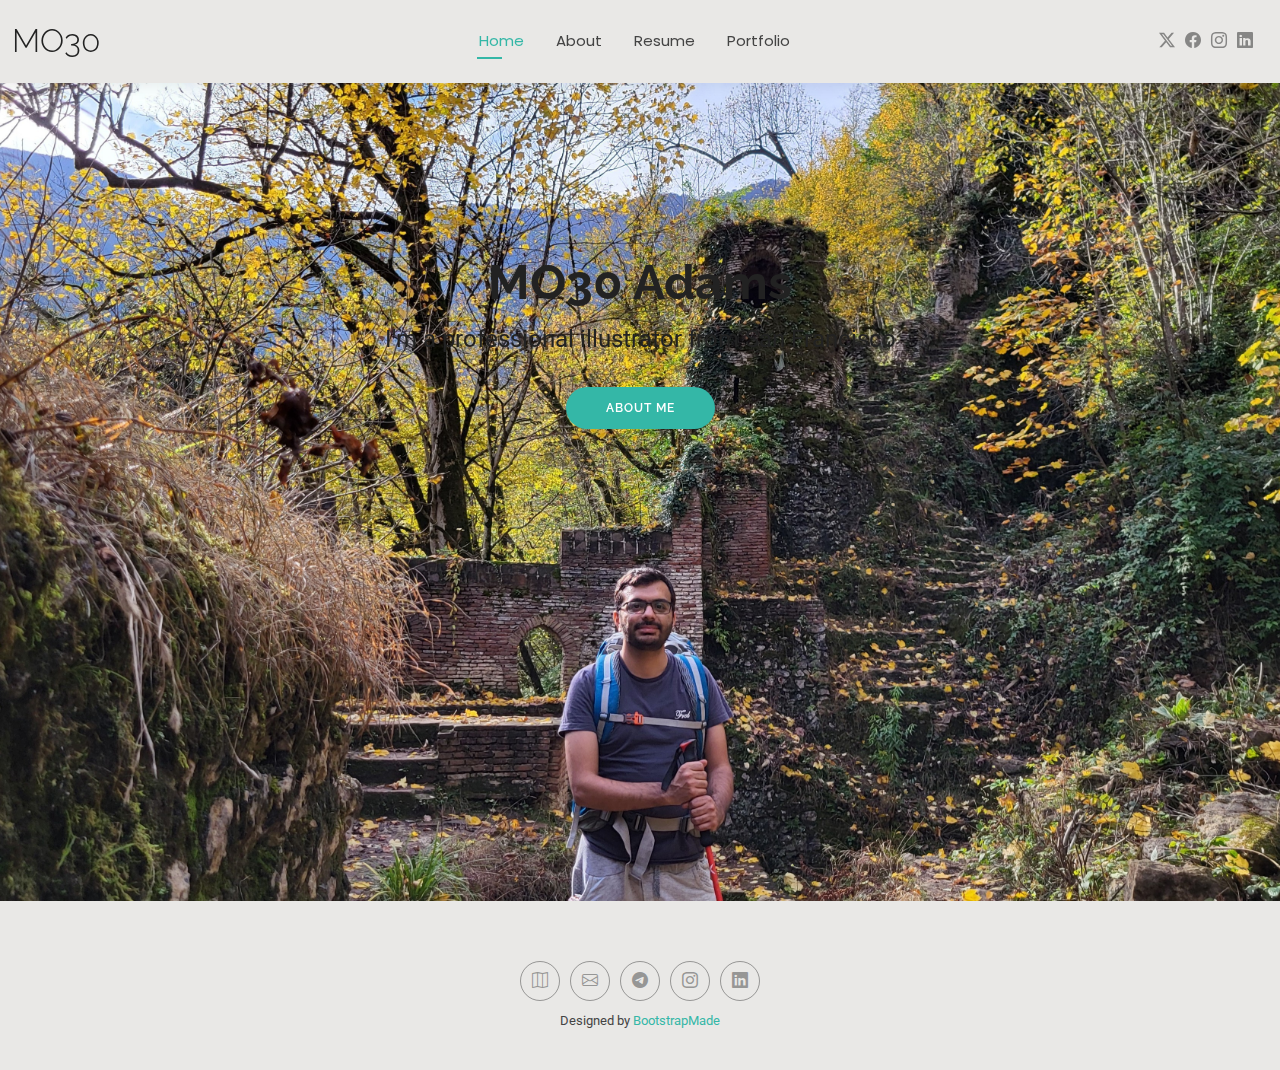
==== commit 90eaa845: "update resume" ====
--- a/index.html
+++ b/index.html
@@ -4,7 +4,7 @@
 <head>
   <meta charset="utf-8">
   <meta content="width=device-width, initial-scale=1.0" name="viewport">
-  <title>Index - Kelly Bootstrap Template</title>
+  <title>Index - MO30  Page</title>
   <meta name="description" content="">
   <meta name="keywords" content="">
 
@@ -28,9 +28,9 @@
   <link href="assets/css/main.css" rel="stylesheet">
 
   <!-- =======================================================
-  * Template Name: Kelly
-  * Template URL: https://bootstrapmade.com/kelly-free-bootstrap-cv-resume-html-template/
-  * Updated: Aug 07 2024 with Bootstrap v5.3.3
+  * Page Name: MO30
+  * Page URL: https://bootstrapmade.com/MO30-free-bootstrap-cv-resume-html-template/
+  * Updated: Aug 07 2024 with  v5.3.3
   * Author: BootstrapMade.com
   * License: https://bootstrapmade.com/license/
   ======================================================== -->
@@ -44,7 +44,7 @@
       <a href="index.html" class="logo d-flex align-items-center me-auto me-xl-0">
         <!-- Uncomment the line below if you also wish to use an image logo -->
         <!-- <img src="assets/img/logo.png" alt=""> -->
-        <h1 class="sitename">Kelly</h1>
+        <h1 class="sitename">MO30</h1>
       </a>
 
       <nav id="navmenu" class="navmenu">
@@ -52,26 +52,10 @@
           <li><a href="index.html" class="active">Home</a></li>
           <li><a href="about.html">About</a></li>
           <li><a href="resume.html">Resume</a></li>
-          <li><a href="services.html">Services</a></li>
+           
           <li><a href="portfolio.html">Portfolio</a></li>
-          <li class="dropdown"><a href="#"><span>Dropdown</span> <i class="bi bi-chevron-down toggle-dropdown"></i></a>
-            <ul>
-              <li><a href="#">Dropdown 1</a></li>
-              <li class="dropdown"><a href="#"><span>Deep Dropdown</span> <i class="bi bi-chevron-down toggle-dropdown"></i></a>
-                <ul>
-                  <li><a href="#">Deep Dropdown 1</a></li>
-                  <li><a href="#">Deep Dropdown 2</a></li>
-                  <li><a href="#">Deep Dropdown 3</a></li>
-                  <li><a href="#">Deep Dropdown 4</a></li>
-                  <li><a href="#">Deep Dropdown 5</a></li>
-                </ul>
-              </li>
-              <li><a href="#">Dropdown 2</a></li>
-              <li><a href="#">Dropdown 3</a></li>
-              <li><a href="#">Dropdown 4</a></li>
-            </ul>
-          </li>
-          <li><a href="contact.html">Contact</a></li>
+ 
+           
         </ul>
         <i class="mobile-nav-toggle d-xl-none bi bi-list"></i>
       </nav>
@@ -96,7 +80,7 @@
       <div class="container text-center" data-aos="zoom-out" data-aos-delay="100">
         <div class="row justify-content-center">
           <div class="col-lg-8">
-            <h2>Kelly Adams</h2>
+            <h2>MO30 Adams</h2>
             <p>I'm a professional illustrator from San Francisco</p>
             <a href="about.html" class="btn-get-started">About Me</a>
           </div>
@@ -110,14 +94,13 @@
   <footer id="footer" class="footer light-background">
 
     <div class="container">
-      <div class="copyright text-center ">
-        <p>© <span>Copyright</span> <strong class="px-1 sitename">Kelly</strong> <span>All Rights Reserved<br></span></p>
-      </div>
+ 
       <div class="social-links d-flex justify-content-center">
-        <a href=""><i class="bi bi-twitter-x"></i></a>
-        <a href=""><i class="bi bi-facebook"></i></a>
-        <a href=""><i class="bi bi-instagram"></i></a>
-        <a href=""><i class="bi bi-linkedin"></i></a>
+        <a href="https://www.wikiloc.com/wikiloc/user.do?id=6626460"><i class="bi bi-map"></i></a>
+        <a href="seyed.mo30@gmail.com"><i class="bi bi-envelope"></i></a>
+        <a href="https://t.me/seyed_mo30"><i class="bi bi-telegram"></i></a>
+        <a href="https://instagram.com/seyedmo30"><i class="bi bi-instagram"></i></a>
+        <a href="https://www.linkedin.com/in/mo30/"><i class="bi bi-linkedin"></i></a>
       </div>
       <div class="credits">
         <!-- All the links in the footer should remain intact. -->
--- a/assets/css/main.css
+++ b/assets/css/main.css
@@ -1,6 +1,6 @@
 /**
-* Template Name: Kelly
-* Template URL: https://bootstrapmade.com/kelly-free-bootstrap-cv-resume-html-template/
+* Template Name: MO30
+* Template URL: https://bootstrapmade.com/MO30-free-bootstrap-cv-resume-html-template/
 * Updated: Aug 07 2024 with Bootstrap v5.3.3
 * Author: BootstrapMade.com
 * License: https://bootstrapmade.com/license/
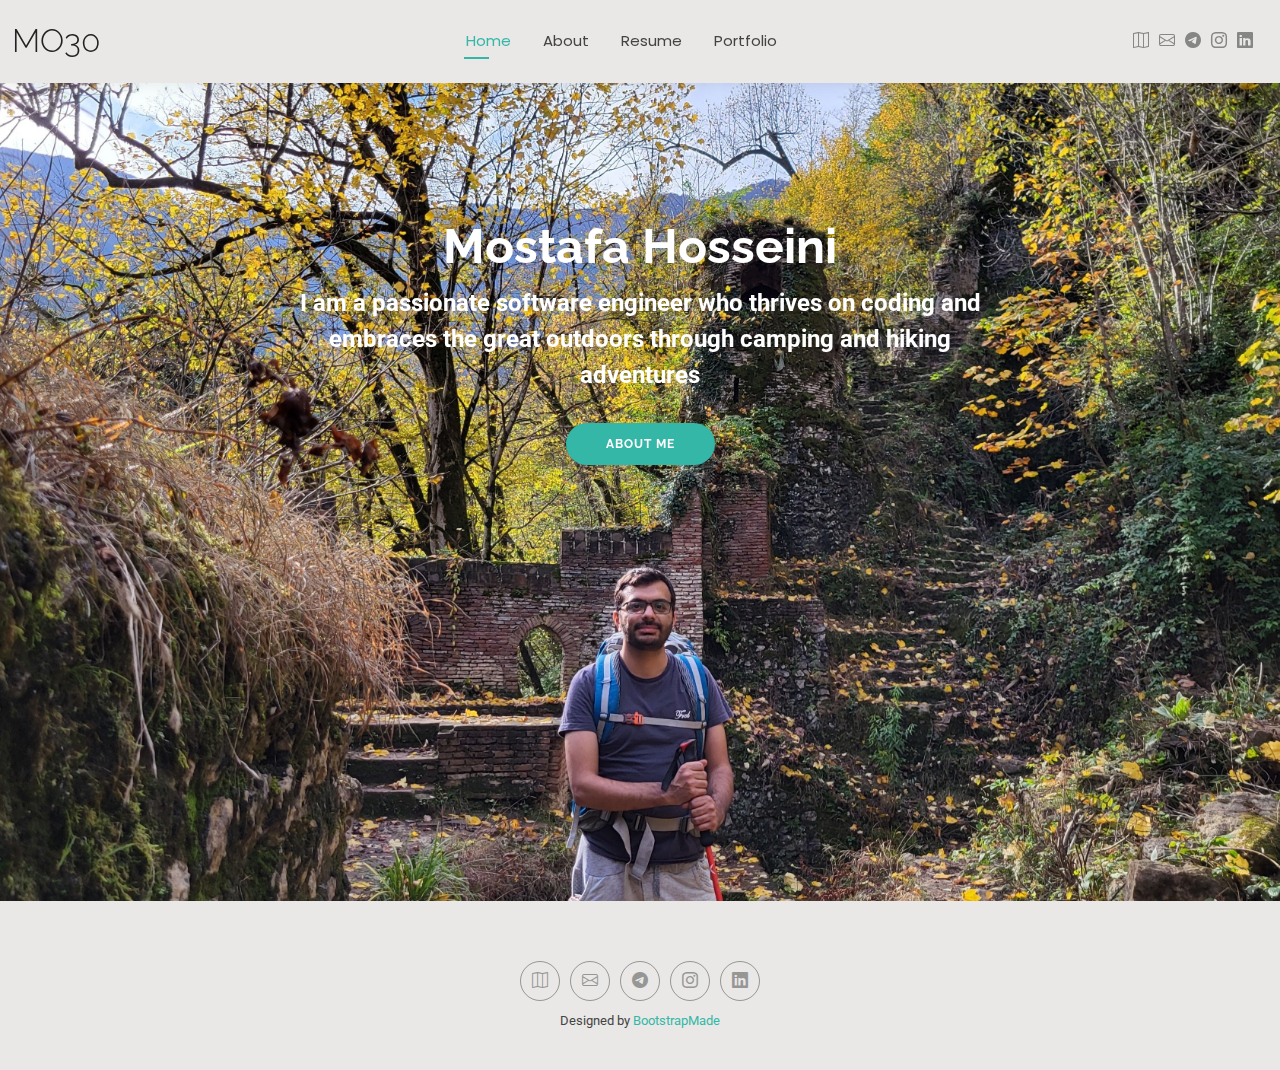
==== commit 8785bf4e: "update font color" ====
--- a/index.html
+++ b/index.html
@@ -61,10 +61,11 @@
       </nav>
 
       <div class="header-social-links">
-        <a href="#" class="twitter"><i class="bi bi-twitter-x"></i></a>
-        <a href="#" class="facebook"><i class="bi bi-facebook"></i></a>
-        <a href="#" class="instagram"><i class="bi bi-instagram"></i></a>
-        <a href="#" class="linkedin"><i class="bi bi-linkedin"></i></a>
+        <a href="https://www.wikiloc.com/wikiloc/user.do?id=6626460"><i class="bi bi-map"></i></a>
+        <a href="seyed.mo30@gmail.com"><i class="bi bi-envelope"></i></a>
+        <a href="https://t.me/seyed_mo30"><i class="bi bi-telegram"></i></a>
+        <a href="https://instagram.com/seyedmo30"><i class="bi bi-instagram"></i></a>
+        <a href="https://www.linkedin.com/in/mo30/"><i class="bi bi-linkedin"></i></a>
       </div>
 
     </div>
@@ -80,13 +81,13 @@
       <div class="container text-center" data-aos="zoom-out" data-aos-delay="100">
         <div class="row justify-content-center">
           <div class="col-lg-8">
-            <h2>MO30 Adams</h2>
-            <p>I'm a professional illustrator from San Francisco</p>
-            <a href="about.html" class="btn-get-started">About Me</a>
+            <h2 style="color: white;">Mostafa Hosseini</h2>
+            <p style="color: white;font-weight: bold;">I am a passionate software engineer who thrives on coding and embraces the great outdoors through camping and hiking adventures</p>
+            <a href="about.html" class="btn-get-started" style="color: white;font-weight: bold;">About Me</a>
           </div>
         </div>
       </div>
-
+      
     </section><!-- /Hero Section -->
 
   </main>
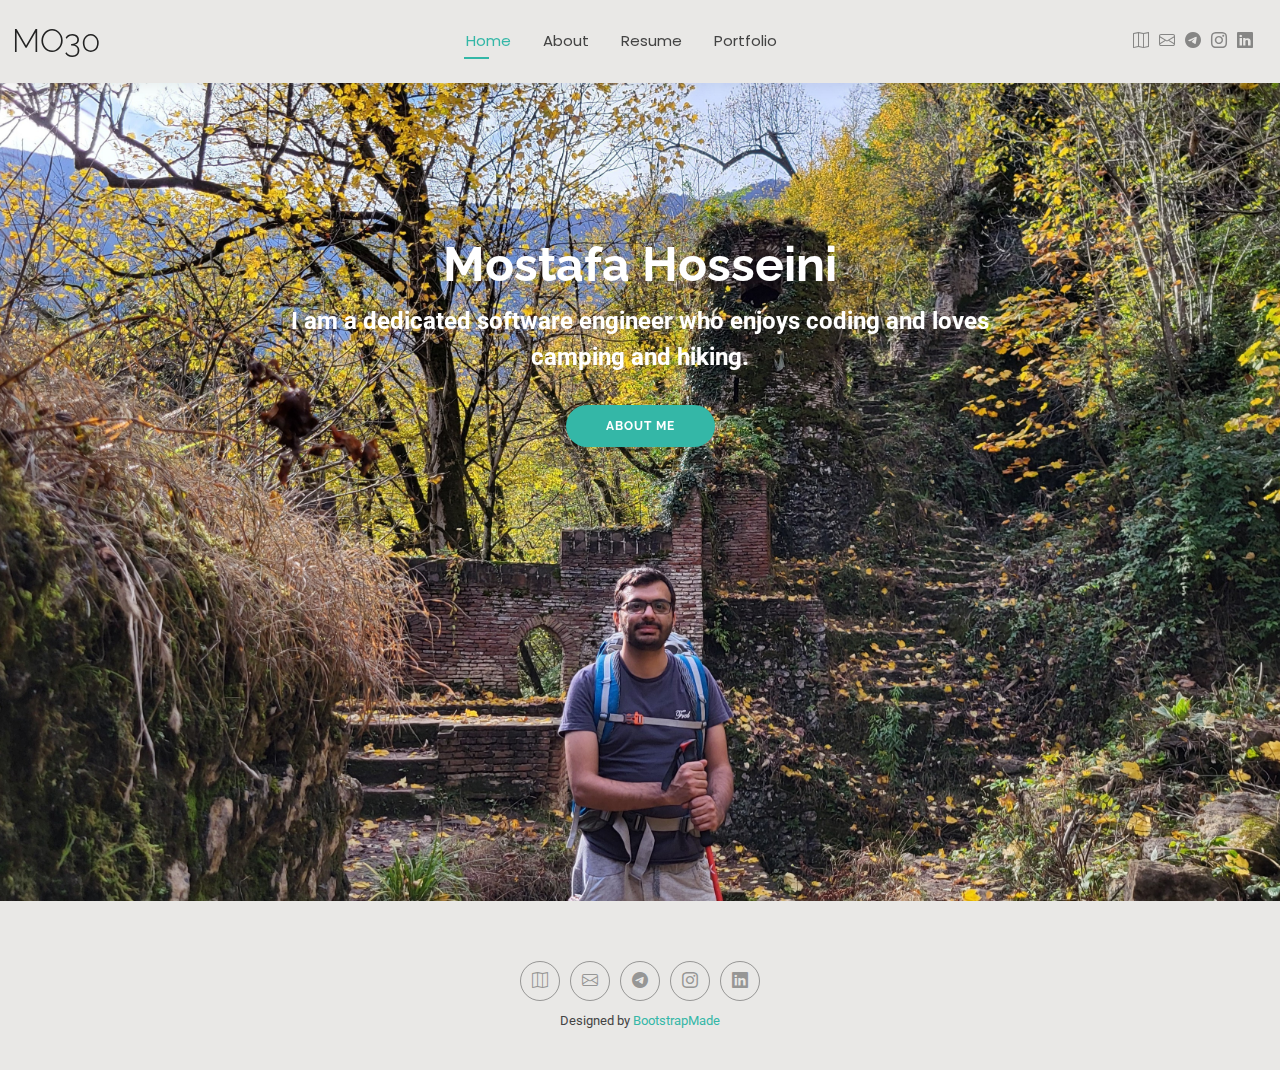
==== commit b93bf12f: "." ====
--- a/index.html
+++ b/index.html
@@ -82,7 +82,7 @@
         <div class="row justify-content-center">
           <div class="col-lg-8">
             <h2 style="color: white;">Mostafa Hosseini</h2>
-            <p style="color: white;font-weight: bold;">I am a passionate software engineer who thrives on coding and embraces the great outdoors through camping and hiking adventures</p>
+            <p style="color: white;font-weight: bold;">I am a dedicated software engineer who enjoys coding and loves camping and hiking.</p>
             <a href="about.html" class="btn-get-started" style="color: white;font-weight: bold;">About Me</a>
           </div>
         </div>
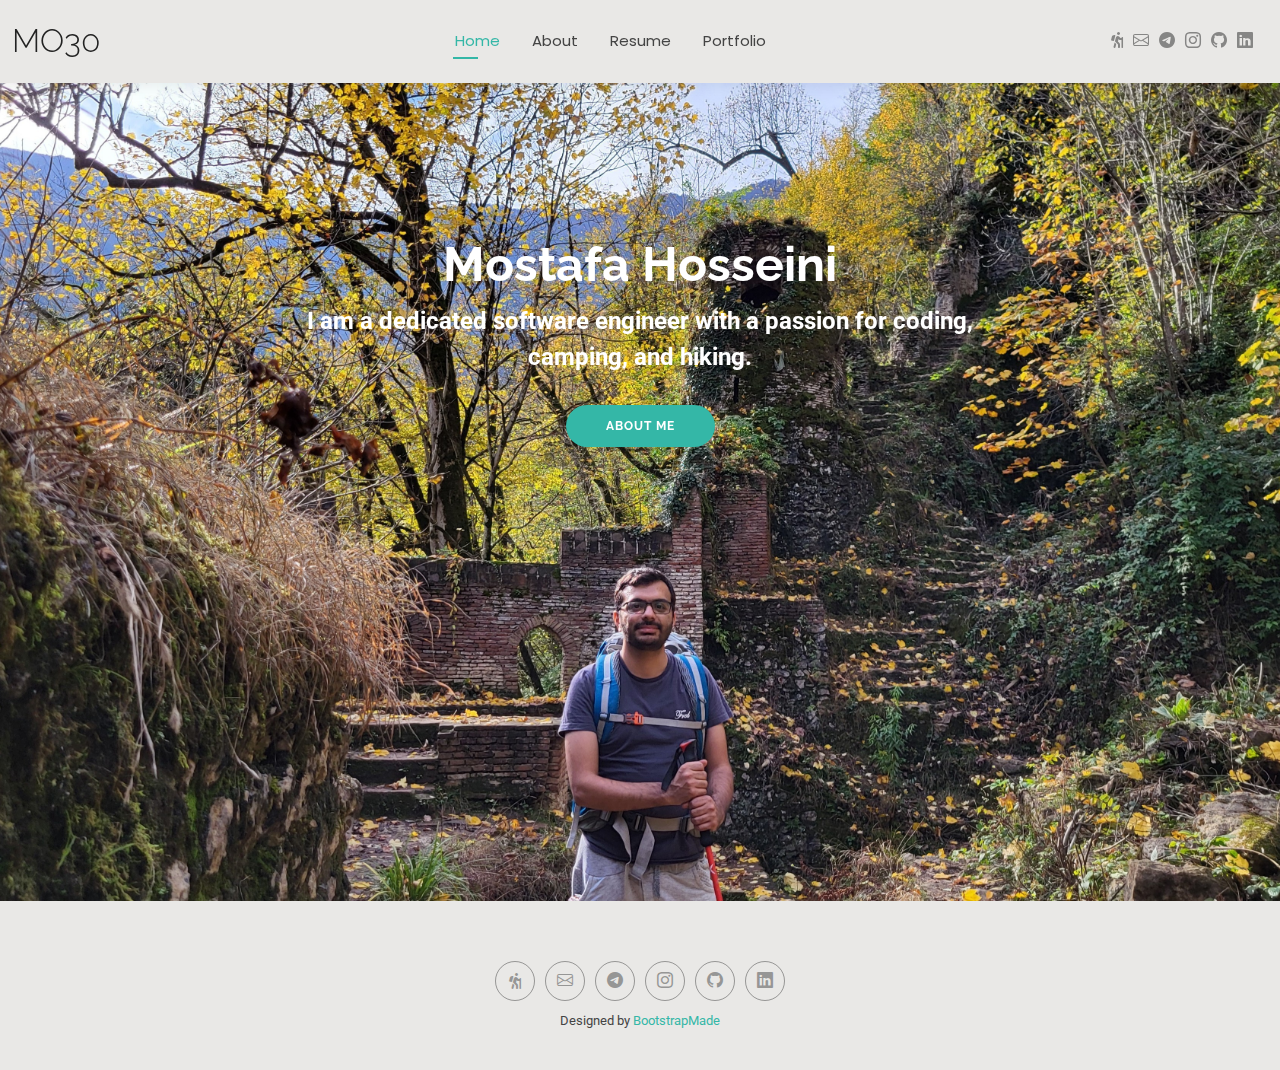
==== commit 71ad6640: "." ====
--- a/index.html
+++ b/index.html
@@ -1,17 +1,33 @@
 <!DOCTYPE html>
 <html lang="en">
+
 
 <head>
   <meta charset="utf-8">
   <meta content="width=device-width, initial-scale=1.0" name="viewport">
-  <title>Index - MO30  Page</title>
-  <meta name="description" content="">
-  <meta name="keywords" content="">
+  <title>MO30 | Seyed Mostafa Hosseini - Software Engineer | سید مصطفی حسینی</title>
+<!-- Meta Descriptions -->
+<meta name="description" content="Learn more about MO30, the personal website of Seyed Mostafa Hosseini, a software engineer from Tehran, Iran, specializing in Golang, microservices, and Fintech solutions.">
+<meta name="keywords" content="MO30, Seyed Mostafa Hosseini, سید مصطفی حسینی, Golang, microservices, software engineer, Tehran, Iran, seyed.mo30, mo30.ir">
+<meta name="author" content="Seyed Mostafa Hosseini">
+<meta name="robots" content="index, follow">
+
+<!-- Social Sharing Meta -->
+<meta property="og:title" content="About MO30 | Seyed Mostafa Hosseini | سید مصطفی حسینی">
+<meta property="og:description" content="Discover MO30 - the journey of Seyed Mostafa Hosseini, a passionate software engineer specializing in Golang, microservices, and Fintech.">
+<meta property="og:image" content="assets/img/profile-img.jpg">
+<meta property="og:url" content="https://www.mo30.ir">
+<meta property="og:type" content="website">
+<meta property="og:locale" content="fa_IR">
+
 
   <!-- Favicons -->
   <link href="assets/img/favicon.png" rel="icon">
   <link href="assets/img/apple-touch-icon.png" rel="apple-touch-icon">
 
+  <link href="https://cdnjs.cloudflare.com/ajax/libs/font-awesome/6.0.0/css/all.min.css" rel="stylesheet">
+
+  
   <!-- Fonts -->
   <link href="https://fonts.googleapis.com" rel="preconnect">
   <link href="https://fonts.gstatic.com" rel="preconnect" crossorigin>
@@ -34,6 +50,32 @@
   * Author: BootstrapMade.com
   * License: https://bootstrapmade.com/license/
   ======================================================== -->
+
+
+  <!-- Schema Markup -->
+  <script type="application/ld+json">
+    {
+      "@context": "https://schema.org",
+      "@type": "Person",
+      "name": "Seyed Mostafa Hosseini",
+      "url": "https://www.mo30.ir",
+      "image": "assets/img/profile-img.jpg",
+      "sameAs": [
+        "https://instagram.com/seyedmo30",
+        "https://linkedin.com/in/mo30",
+        "https://t.me/seyed_mo30",
+        "https://www.wikiloc.com/wikiloc/user.do?id=6626460",
+        "https://github.com/seyedmo30"
+      ],
+      "jobTitle": "Software Engineer",
+      "address": {
+        "@type": "PostalAddress",
+        "addressLocality": "Tehran",
+        "addressCountry": "IR"
+      }
+    }
+  </script>
+  
 </head>
 
 <body class="index-page">
@@ -61,10 +103,11 @@
       </nav>
 
       <div class="header-social-links">
-        <a href="https://www.wikiloc.com/wikiloc/user.do?id=6626460"><i class="bi bi-map"></i></a>
-        <a href="seyed.mo30@gmail.com"><i class="bi bi-envelope"></i></a>
+        <a href="https://www.wikiloc.com/wikiloc/user.do?id=6626460" aria-label="Wikiloc Profile"><i class="fas fa-person-hiking"></i></a>
+        <a href="mailto:seyed.mo30@gmail.com" aria-label="Send an email"><i class="bi bi-envelope"></i></a>
         <a href="https://t.me/seyed_mo30"><i class="bi bi-telegram"></i></a>
         <a href="https://instagram.com/seyedmo30"><i class="bi bi-instagram"></i></a>
+        <a href="https://github.com/seyedmo30"><i class="bi bi-github"></i></a>
         <a href="https://www.linkedin.com/in/mo30/"><i class="bi bi-linkedin"></i></a>
       </div>
 
@@ -75,14 +118,14 @@
 
     <!-- Hero Section -->
     <section id="hero" class="hero section">
-      <img src="assets/img/hero-bg.jpg" alt="" data-aos="fade-in">            
+      <img src="assets/img/hero-bg.jpg" alt="main picture of Seyed Mostafa Hosseini - mo30" data-aos="fade-in">            
 
       
       <div class="container text-center" data-aos="zoom-out" data-aos-delay="100">
         <div class="row justify-content-center">
           <div class="col-lg-8">
             <h2 style="color: white;">Mostafa Hosseini</h2>
-            <p style="color: white;font-weight: bold;">I am a dedicated software engineer who enjoys coding and loves camping and hiking.</p>
+            <p style="color: white;font-weight: bold;">I am a dedicated software engineer with a passion for coding, camping, and hiking.</p>
             <a href="about.html" class="btn-get-started" style="color: white;font-weight: bold;">About Me</a>
           </div>
         </div>
@@ -95,12 +138,13 @@
   <footer id="footer" class="footer light-background">
 
     <div class="container">
- 
+     
       <div class="social-links d-flex justify-content-center">
-        <a href="https://www.wikiloc.com/wikiloc/user.do?id=6626460"><i class="bi bi-map"></i></a>
-        <a href="seyed.mo30@gmail.com"><i class="bi bi-envelope"></i></a>
+        <a href="https://www.wikiloc.com/wikiloc/user.do?id=6626460" aria-label="Wikiloc Profile"><i class="fas fa-person-hiking"></i></a>
+        <a href="mailto:seyed.mo30@gmail.com" aria-label="Send an email"><i class="bi bi-envelope"></i></a>
         <a href="https://t.me/seyed_mo30"><i class="bi bi-telegram"></i></a>
         <a href="https://instagram.com/seyedmo30"><i class="bi bi-instagram"></i></a>
+        <a href="https://github.com/seyedmo30"><i class="bi bi-github"></i></a>
         <a href="https://www.linkedin.com/in/mo30/"><i class="bi bi-linkedin"></i></a>
       </div>
       <div class="credits">
